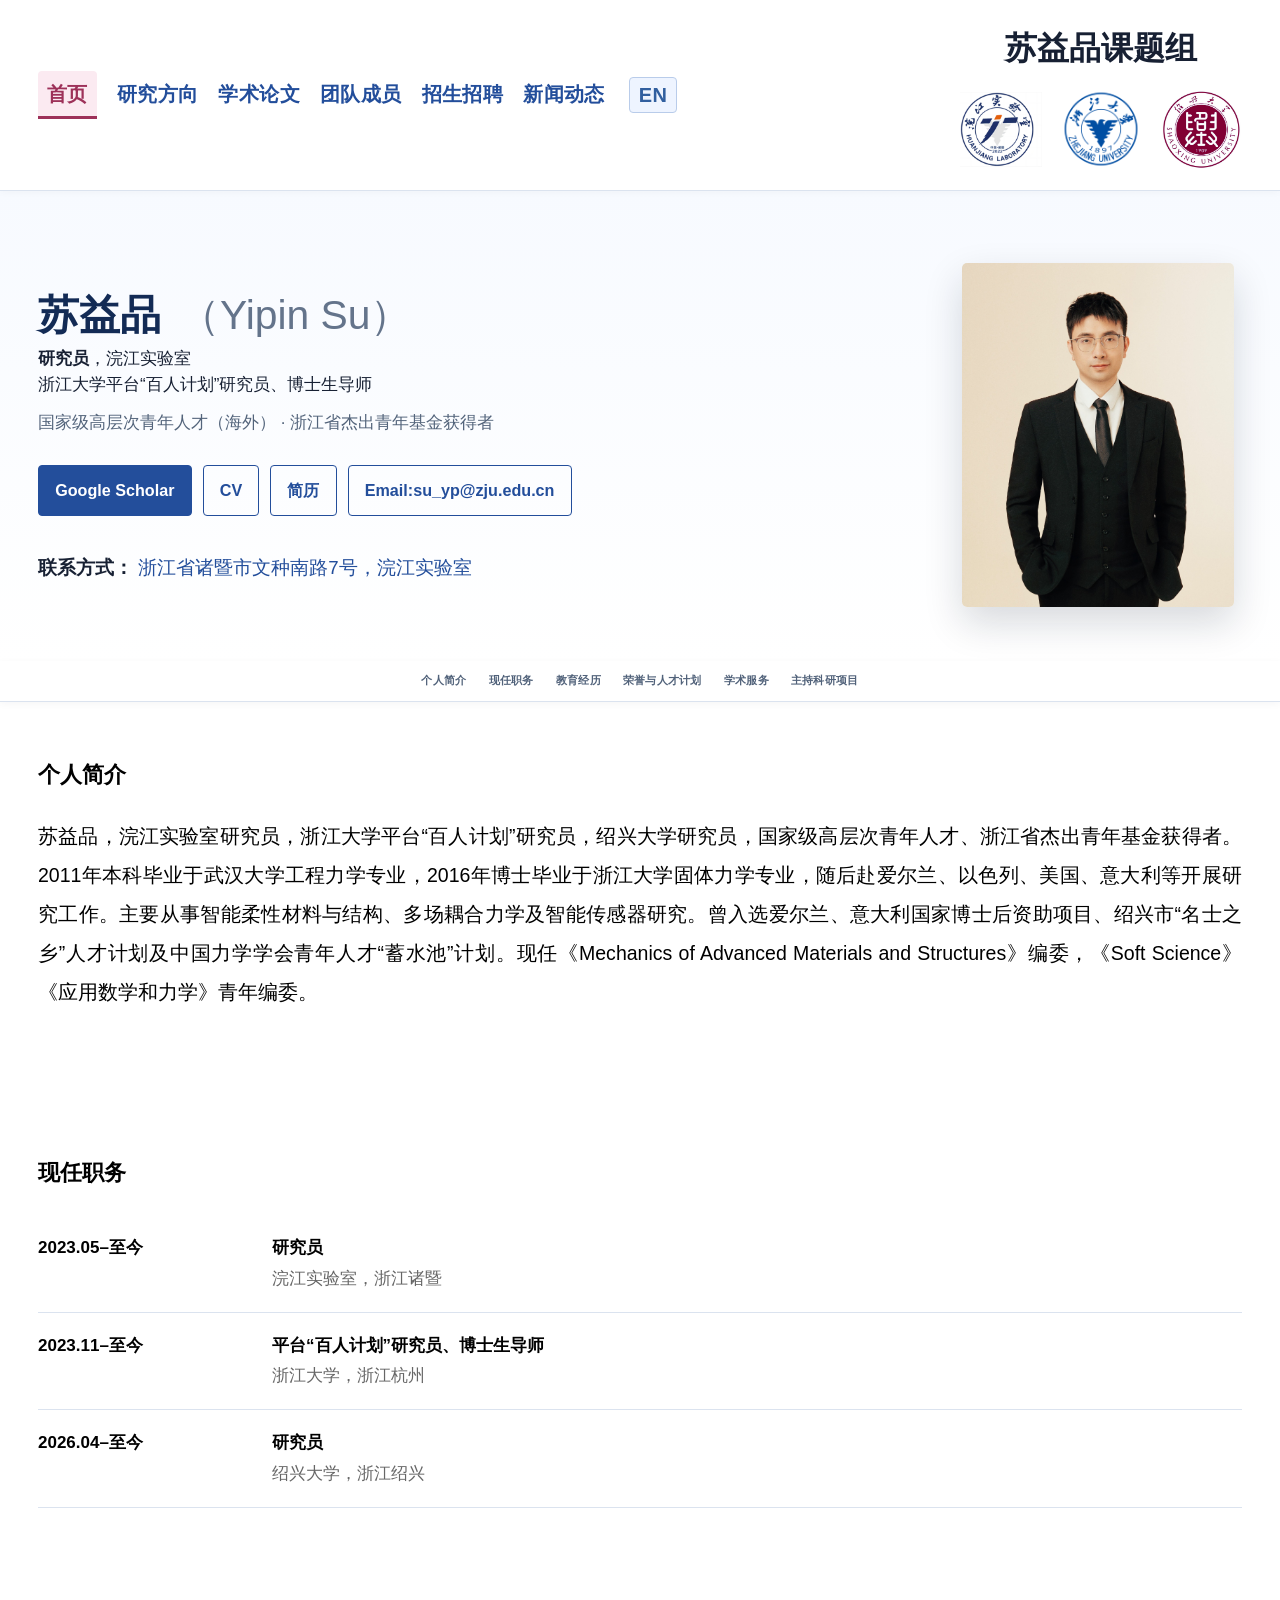
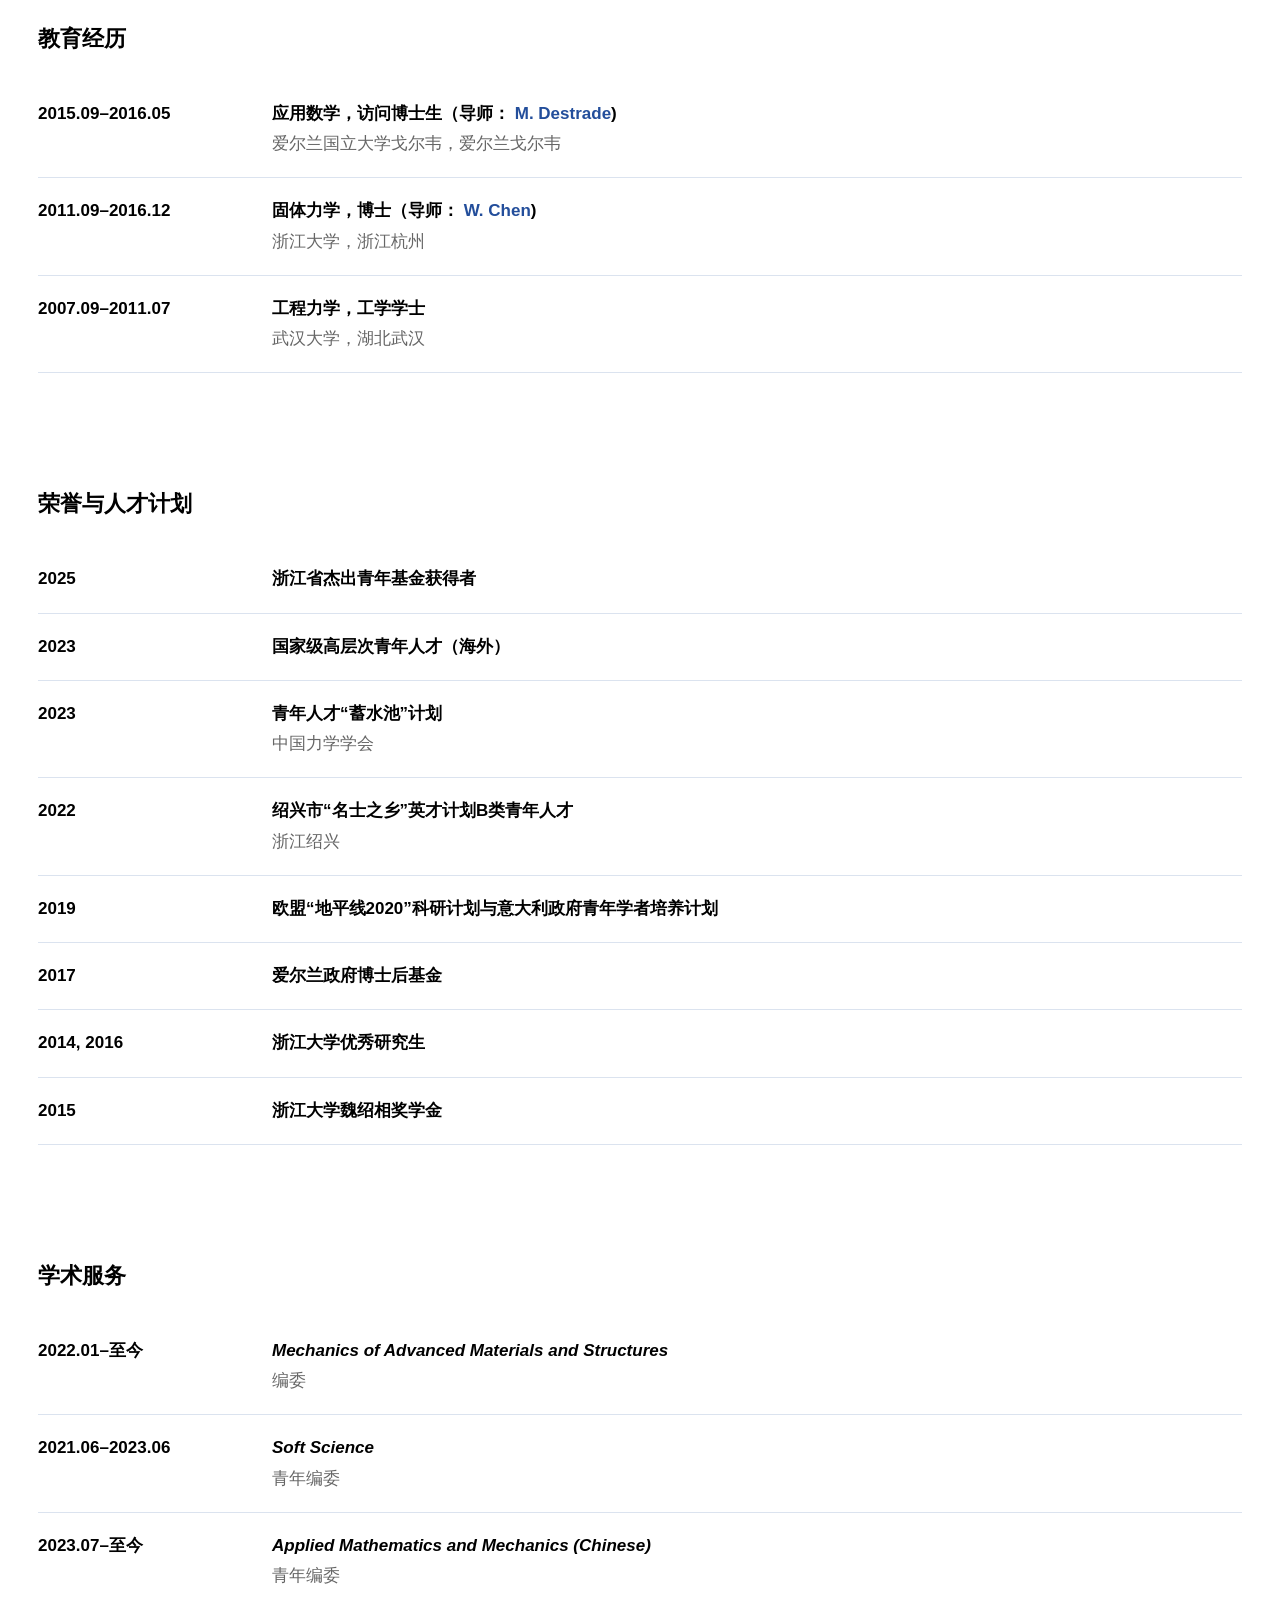
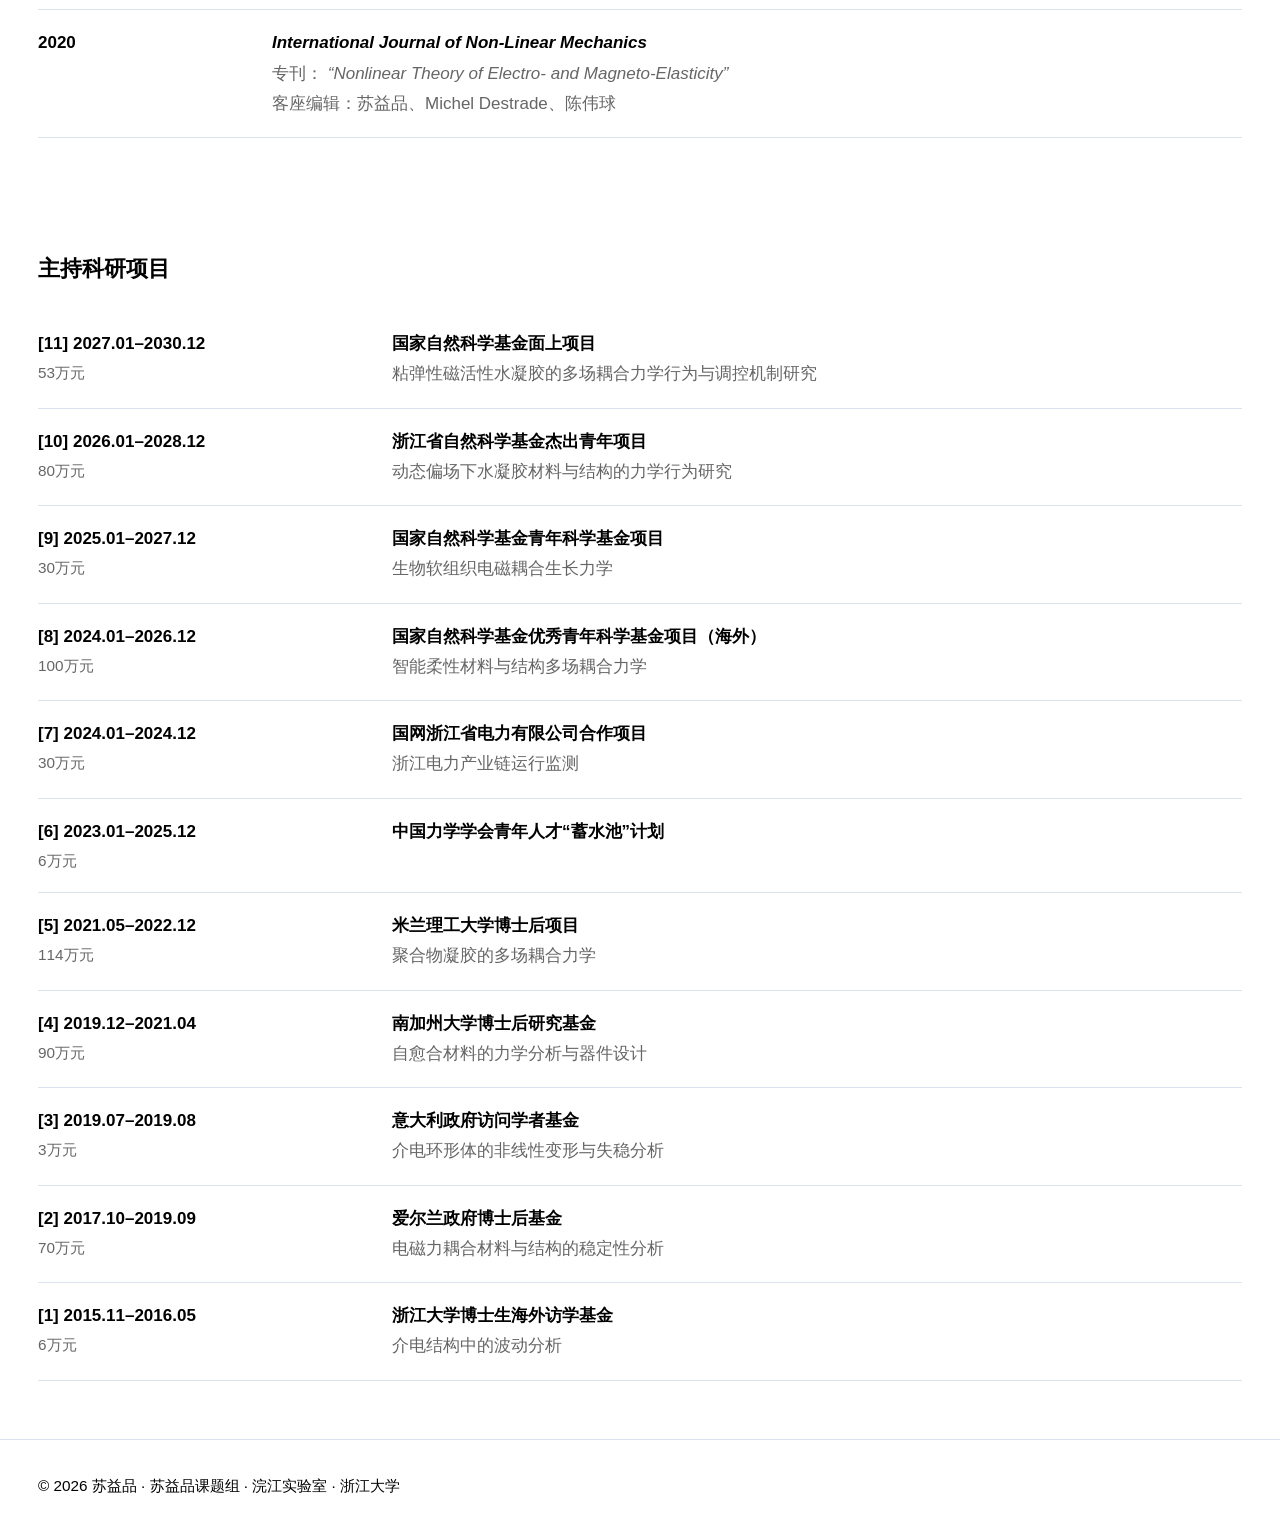
==== zh/index.html @ dd788764 "Publish Chinese mirror and update bilingual academic information" ====
<!doctype html>
<html lang="zh-CN">
<head>
  <meta charset="utf-8">
  <meta name="viewport" content="width=device-width,initial-scale=1">
  <meta name="description" content="苏益品个人学术主页，浣江实验室、浙江大学。">
  <title>苏益品课题组 | 苏益品</title>
  <link rel="stylesheet" href="assets/css/style.css">
</head>

<body>

<header class="site-header">
  <div class="container nav">

    <div class="brand-area">
      <a class="brand" href="index.html">苏益品课题组</a>

      <div class="brand-logos" aria-label="所属单位">
        <img src="assets/images/huanjiang-lab.png" alt="浣江实验室">
        <img src="assets/images/zhejiang-university.png" alt="浙江大学">
        <img src="assets/images/shaoxing-university.jpg" alt="绍兴大学">
      </div>
    </div>

    <nav class="nav-links" aria-label="主导航">
      <a href="index.html" aria-current="page">首页</a>
      <a href="research.html">研究方向</a>
      <a href="publications.html">学术论文</a>
      <a href="people.html">团队成员</a>
      <a href="openings.html">招生招聘</a>
      <a href="news.html">新闻动态</a>
      <a class="language-switch" href="../index.html" lang="en">EN</a>
    </nav>

  </div>
</header>


<main>

<section class="hero">
  <div class="container hero-grid">

    <div>

      <h1 class="hero-name">
        苏益品 <span class="hero-name-cn">（Yipin Su）</span>
      </h1>

      <p class="roles">
        <strong>研究员</strong>，浣江实验室<br>
        浙江大学平台“百人计划”研究员、博士生导师
      </p>

      <p class="honors">
        国家级高层次青年人才（海外） · 浙江省杰出青年基金获得者
      </p>

      <div class="actions">

        <a class="btn primary"
           href="https://scholar.google.com/citations?user=jMq5W5oAAAAJ"
           target="_blank"
           rel="noopener">Google Scholar</a>

        <a class="btn"
           href="assets/files/Yipin_Su_CV_EN.pdf"
           target="_blank">CV</a>

        <a class="btn"
           href="assets/files/Yipin_Su_CV_CN.pdf"
           target="_blank">简历</a>

        <a class="btn"
           href="mailto:su_yp@zju.edu.cn">Email:su_yp@zju.edu.cn</a>

      </div>

      <div class="hero-contact">
        <div class="hero-contact-info">
          <span class="contact-title">联系方式：</span>

          <a class="contact-location"
             href="https://uri.amap.com/search?keyword=浣江实验室"
             target="_blank"
             rel="noopener">
            浙江省诸暨市文种南路7号，浣江实验室
          </a>
        </div>
      </div>

    </div>

    <img class="hero-photo"
         src="assets/images/yipin-su-home.jpg"
         alt="苏益品个人照片">

  </div>
</section>

<nav class="section-index" aria-label="首页内容索引">
  <div class="container section-index-links">
    <a href="#about">个人简介</a>
    <a href="#appointments">现任职务</a>
    <a href="#education">教育经历</a>
    <a href="#honors">荣誉与人才计划</a>
    <a href="#service">学术服务</a>
    <a href="#projects">主持科研项目</a>
  </div>
</nav>


<section id="about">
  <div class="container about-copy">

    <h2 class="section-title">个人简介</h2>

    <p class="about-block">
      苏益品，浣江实验室研究员，浙江大学平台“百人计划”研究员，绍兴大学研究员，国家级高层次青年人才、浙江省杰出青年基金获得者。2011年本科毕业于武汉大学工程力学专业，2016年博士毕业于浙江大学固体力学专业，随后赴爱尔兰、以色列、美国、意大利等开展研究工作。主要从事智能柔性材料与结构、多场耦合力学及智能传感器研究。曾入选爱尔兰、意大利国家博士后资助项目、绍兴市“名士之乡”人才计划及中国力学学会青年人才“蓄水池”计划。现任《Mechanics of Advanced Materials and Structures》编委，《Soft Science》《应用数学和力学》青年编委。
    </p>

  </div>
</section>


<!-- 1. Academic Appointments -->
<section id="appointments">
  <div class="container about-copy">

    <h2 class="section-title">现任职务</h2>

    <div class="project">
      <div class="project-id">2023.05–至今</div>
      <div>
        <div class="project-title">研究员</div>
        <div>浣江实验室，浙江诸暨</div>
      </div>
    </div>

    <div class="project">
      <div class="project-id">2023.11–至今</div>
      <div>
        <div class="project-title">平台“百人计划”研究员、博士生导师</div>
        <div>浙江大学，浙江杭州</div>
      </div>
    </div>

    <div class="project">
      <div class="project-id">2026.04–至今</div>
      <div>
        <div class="project-title">研究员</div>
        <div>绍兴大学，浙江绍兴</div>
      </div>
    </div>

  </div>
</section>


<!-- 2. Education -->
<section id="education">
  <div class="container about-copy">

    <h2 class="section-title">教育经历</h2>

    <div class="project">
      <div class="project-id">2015.09–2016.05</div>
      <div>
        <div class="project-title">
          应用数学，访问博士生（导师：
          <a class="advisor-link"
             href="https://maths.universityofgalway.ie/~destrade/index.shtml"
             target="_blank"
             rel="noopener">M. Destrade</a>)
        </div>
        <div>爱尔兰国立大学戈尔韦，爱尔兰戈尔韦</div>
      </div>
    </div>

    <div class="project">
      <div class="project-id">2011.09–2016.12</div>
      <div>
        <div class="project-title">
          固体力学，博士（导师：
          <a class="advisor-link"
             href="https://person.zju.edu.cn/GB/588731.html"
             target="_blank"
             rel="noopener">W. Chen</a>)
        </div>
        <div>浙江大学，浙江杭州</div>
      </div>
    </div>

    <div class="project">
      <div class="project-id">2007.09–2011.07</div>
      <div>
        <div class="project-title">工程力学，工学学士</div>
        <div>武汉大学，湖北武汉</div>
      </div>
    </div>

  </div>
</section>


<!-- 3. Honors & Talent Programs -->
<section id="honors">
  <div class="container about-copy">

    <h2 class="section-title">荣誉与人才计划</h2>

    <div class="project">
      <div class="project-id">2025</div>
      <div>
        <div class="project-title">浙江省杰出青年基金获得者</div>
      </div>
    </div>

    <div class="project">
      <div class="project-id">2023</div>
      <div>
        <div class="project-title">国家级高层次青年人才（海外）</div>
      </div>
    </div>

    <div class="project">
      <div class="project-id">2023</div>
      <div>
        <div class="project-title">青年人才“蓄水池”计划</div>
        <div>中国力学学会</div>
      </div>
    </div>

    <div class="project">
      <div class="project-id">2022</div>
      <div>
        <div class="project-title">绍兴市“名士之乡”英才计划B类青年人才</div>
        <div>浙江绍兴</div>
      </div>
    </div>

    <div class="project">
      <div class="project-id">2019</div>
      <div>
        <div class="project-title">欧盟“地平线2020”科研计划与意大利政府青年学者培养计划</div>
      </div>
    </div>

    <div class="project">
      <div class="project-id">2017</div>
      <div>
        <div class="project-title">爱尔兰政府博士后基金</div>
      </div>
    </div>

    <div class="project">
      <div class="project-id">2014, 2016</div>
      <div>
        <div class="project-title">浙江大学优秀研究生</div>
      </div>
    </div>

    <div class="project">
      <div class="project-id">2015</div>
      <div>
        <div class="project-title">浙江大学魏绍相奖学金</div>
      </div>
    </div>

  </div>
</section>


<!-- 4. Academic Service -->
<section id="service">
  <div class="container about-copy">

    <h2 class="section-title">学术服务</h2>

<div class="project">
  <div class="project-id service-label">
    2022.01–至今
  </div>
  <div>
    <div class="project-title">
      <em>Mechanics of Advanced Materials and Structures</em>
    </div>
    <div>编委</div>
  </div>
</div>

<div class="project">
  <div class="project-id service-label">
    2021.06–2023.06
  </div>
  <div>
    <div class="project-title">
      <em>Soft Science</em>
    </div>
    <div>青年编委</div>
  </div>
</div>

<div class="project">
  <div class="project-id service-label">
    2023.07–至今
  </div>
  <div>
    <div class="project-title">
      <em>Applied Mathematics and Mechanics (Chinese)</em>
    </div>
    <div>青年编委</div>
  </div>
</div>

<div class="project">
  <div class="project-id service-label">
    2020
  </div>
  <div>
    <div class="project-title">
      <em>International Journal of Non-Linear Mechanics</em>
    </div>
    <div>
      专刊：
      <em>“Nonlinear Theory of Electro- and Magneto-Elasticity”</em>
    </div>
    <div>
      客座编辑：苏益品、Michel Destrade、陈伟球
    </div>
  </div>
</div>

  </div>
</section>

<!-- Principal-Investigator Projects -->
<section class="home-projects" id="projects">
  <div class="container">

    <h2 class="section-title">主持科研项目</h2>

    <div class="project">
      <div>
        <div class="project-id project-date">[11] 2027.01–2030.12</div>
        <div class="note">53万元</div>
      </div>
      <div>
        <div class="project-title">国家自然科学基金面上项目</div>
        <div>粘弹性磁活性水凝胶的多场耦合力学行为与调控机制研究</div>
      </div>
    </div>

    <div class="project">
      <div>
        <div class="project-id project-date">[10] 2026.01–2028.12</div>
        <div class="note">80万元</div>
      </div>
      <div>
        <div class="project-title">浙江省自然科学基金杰出青年项目</div>
        <div>动态偏场下水凝胶材料与结构的力学行为研究</div>
      </div>
    </div>

    <div class="project">
      <div>
        <div class="project-id project-date">[9] 2025.01–2027.12</div>
        <div class="note">30万元</div>
      </div>
      <div>
        <div class="project-title">国家自然科学基金青年科学基金项目</div>
        <div>生物软组织电磁耦合生长力学</div>
      </div>
    </div>

    <div class="project">
      <div>
        <div class="project-id project-date">[8] 2024.01–2026.12</div>
        <div class="note">100万元</div>
      </div>
      <div>
        <div class="project-title">国家自然科学基金优秀青年科学基金项目（海外）</div>
        <div>智能柔性材料与结构多场耦合力学</div>
      </div>
    </div>

    <div class="project">
      <div>
        <div class="project-id project-date">[7] 2024.01–2024.12</div>
        <div class="note">30万元</div>
      </div>
      <div>
        <div class="project-title">国网浙江省电力有限公司合作项目</div>
        <div>浙江电力产业链运行监测</div>
      </div>
    </div>

    <div class="project">
      <div>
        <div class="project-id project-date">[6] 2023.01–2025.12</div>
        <div class="note">6万元</div>
      </div>
      <div>
        <div class="project-title">中国力学学会青年人才“蓄水池”计划</div>
      </div>
    </div>

    <div class="project">
      <div>
        <div class="project-id project-date">[5] 2021.05–2022.12</div>
        <div class="note">114万元</div>
      </div>
      <div>
        <div class="project-title">米兰理工大学博士后项目</div>
        <div>聚合物凝胶的多场耦合力学</div>
      </div>
    </div>

    <div class="project">
      <div>
        <div class="project-id project-date">[4] 2019.12–2021.04</div>
        <div class="note">90万元</div>
      </div>
      <div>
        <div class="project-title">南加州大学博士后研究基金</div>
        <div>自愈合材料的力学分析与器件设计</div>
      </div>
    </div>

    <div class="project">
      <div>
        <div class="project-id project-date">[3] 2019.07–2019.08</div>
        <div class="note">3万元</div>
      </div>
      <div>
        <div class="project-title">意大利政府访问学者基金</div>
        <div>介电环形体的非线性变形与失稳分析</div>
      </div>
    </div>

    <div class="project">
      <div>
        <div class="project-id project-date">[2] 2017.10–2019.09</div>
        <div class="note">70万元</div>
      </div>
      <div>
        <div class="project-title">爱尔兰政府博士后基金</div>
        <div>电磁力耦合材料与结构的稳定性分析</div>
      </div>
    </div>

    <div class="project">
      <div>
        <div class="project-id project-date">[1] 2015.11–2016.05</div>
        <div class="note">6万元</div>
      </div>
      <div>
        <div class="project-title">浙江大学博士生海外访学基金</div>
        <div>介电结构中的波动分析</div>
      </div>
    </div>

  </div>
</section>
</main>


<footer class="footer">
  <div class="container">
    © 2026 苏益品 · 苏益品课题组 · 浣江实验室 · 浙江大学
  </div>
</footer>

</body>
</html>
---- zh/assets/css/style.css ----
:root{
  /* 内容缩放：1 = 原大小，0.85 = 85%，0.8 = 80%。只改下一行即可。
     同时调整 Header 以外的文字及首页照片；导航、课题组名称、Logo 不缩放。 */
  --content-scale: 0.85;
  /* 以下字号仍乘以上面的 content-scale；中英文姓名共用同一个字号。 */
  --name-size: 48px;
  --section-title-size: 26px;
  --secondary-text-color: #666666; /* 机构、地点及条目补充说明 */

  /* Header 居中宽度：减小此值，两侧整体向中间靠；增大则向两边展开。 */
  --header-max-width: 1320px;
  --header-side-padding: 38px; /* 左右内边距：增大则进一步向内靠 */
  --header-group-gap: 40px; /* 导航与品牌区域之间的最小间距 */
  --nav-font-size: 20px; /* 导航文字大小，不乘 content-scale */
  --brand-font-size: 32px; /* SU Research Group 文字大小 */
  --logo-size: 82px; /* 三个 Logo 各自的宽度和高度 */
  --ink:#172033; --muted:#5f6f86; --blue:#234e9b; --blue2:#173b78;
  --line:#dbe3ef; --bg:#f7f9fc; --card:#fff; --max:1180px;
}
*{box-sizing:border-box}
html{scroll-behavior:smooth}
body{
  margin:0;
  font-family:Arial,"Helvetica Neue","Noto Sans",sans-serif;
  color:var(--ink); background:#fff; line-height:1.72; font-size:17px;
}
a{color:var(--blue);text-decoration:none}
a:hover{text-decoration:underline}
.container{max-width:var(--max);margin:auto;padding:0 34px}

/* Header */
.site-header{
  position:sticky; top:0; z-index:20;
  background:rgba(255,255,255,.97);
  border-bottom:1px solid var(--line);
  box-shadow:0 1px 8px rgba(15,23,42,.035);
}
.nav{min-height:78px;display:flex;align-items:center;gap:30px}
.brand{
  font-family:Georgia,"Times New Roman",serif;
  font-size:27px;font-weight:700;color:var(--ink);margin-right:auto;
  white-space:nowrap;
}
.nav>a:not(.brand){
  font-size:15px;font-weight:700;letter-spacing:.035em;color:#294b85;
  white-space:nowrap;
}
.nav>a:hover{color:#123d88;text-decoration:none}

/* Hero */
.hero{padding:72px 0 54px;background:linear-gradient(180deg,#f7faff 0%,#fff 100%)}
.hero-grid{
  display:grid;grid-template-columns:minmax(0,1fr) calc(300px * var(--content-scale));
  gap:70px;align-items:center;
}
.kicker{
  font-size:calc(14px * var(--content-scale));font-weight:800;letter-spacing:.14em;color:var(--blue);
  text-transform:uppercase;margin-bottom:8px;
}
h1{
  font:700 calc(58px * var(--content-scale))/1.06 Georgia,"Times New Roman",serif;
  margin:8px 0 8px;color:#132b55;
}
.zh{font-size:calc(27px * var(--content-scale));color:var(--muted);margin-bottom:20px}
.roles{font-size:calc(20px * var(--content-scale));line-height:1.55;margin:0 0 10px}
.honors{font-size:calc(17px * var(--content-scale));color:#53647b;margin-top:10px}
.hero-photo{
  width:calc(290px * var(--content-scale));height:calc(360px * var(--content-scale));object-fit:cover;object-position:50% 15%;
  border-radius:5px;box-shadow:0 16px 38px rgba(15,23,42,.16);
}
.actions{display:flex;flex-wrap:wrap;gap:11px;margin-top:26px}
.btn{
  display:inline-block;padding:calc(10px * var(--content-scale)) calc(16px * var(--content-scale));border:1px solid var(--blue);
  border-radius:4px;font-weight:700;font-size:calc(15px * var(--content-scale));
}
.btn.primary{background:var(--blue);color:#fff}

/* Institutional logos */
.institution-strip{
  border-top:1px solid #e6ebf3;border-bottom:1px solid #e6ebf3;
  background:#fff;
}
.institution-logos{
  min-height:108px;display:flex;align-items:center;justify-content:center;
  gap:62px;flex-wrap:wrap;padding-top:16px;padding-bottom:16px;
}
.institution{
  display:flex;align-items:center;gap:13px;color:#34445c;font-size:calc(15px * var(--content-scale));
  font-weight:700;
}
.institution img{width:72px;height:72px;object-fit:contain}
.institution img.logo-wide{width:76px;height:72px}

/* Main sections */
section{padding:58px 0}
.section-alt{background:var(--bg)}
.section-title{
  font:700 calc(36px * var(--content-scale)) Georgia,"Times New Roman",serif;
  margin:0 0 27px;color:var(--blue2);
}
.about-copy{max-width:1080px}
.about-block{
  margin:0 0 22px;
  font-size:calc(18px * var(--content-scale));line-height:1.95;
  text-align:justify;text-justify:inter-ideograph;
}
.about-label{
  display:inline-block;margin-bottom:8px;
  color:var(--blue);font-weight:800;font-size:calc(14px * var(--content-scale));letter-spacing:.08em;
}
.cards{display:grid;grid-template-columns:repeat(2,1fr);gap:22px}
.card{
  border:1px solid var(--line);background:#fff;padding:27px;
  border-radius:7px;transition:transform .15s ease,box-shadow .15s ease;
}
.card:hover{transform:translateY(-2px);box-shadow:0 10px 25px rgba(15,23,42,.06)}
.card .num{font-weight:800;color:var(--blue);font-size:calc(14px * var(--content-scale));letter-spacing:.12em}
.card h3{font:700 calc(23px * var(--content-scale)) Georgia,"Times New Roman",serif;margin:9px 0 10px}
.tags{color:var(--muted);font-size:calc(15px * var(--content-scale));line-height:1.7}

/* Shared subpages */
.pub-year{font:700 calc(28px * var(--content-scale)) Georgia,serif;color:var(--blue);border-bottom:1px solid var(--line);padding-bottom:7px;margin:36px 0 17px}
.pub{margin:0 0 16px;padding-left:34px;text-indent:-34px}
.note{font-size:calc(15px * var(--content-scale));color:var(--muted)}
.project{display:grid;grid-template-columns:210px 1fr;gap:24px;border-bottom:1px solid var(--line);padding:18px 0}
.project-id{font-weight:800;color:var(--blue)}
.project-title{font-weight:700}
.page-head{padding:46px 0 25px;background:var(--bg);border-bottom:1px solid var(--line)}
.page-head h1{font-size:calc(43px * var(--content-scale))}
.footer{border-top:1px solid var(--line);padding:32px 0;color:var(--muted);font-size:calc(15px * var(--content-scale))}

@media(max-width:920px){
  .nav{gap:18px;overflow-x:auto}.brand{font-size:23px}
  .nav>a:not(.brand){font-size:14px}
  .hero-grid{grid-template-columns:1fr calc(235px * var(--content-scale));gap:35px}
  .hero-photo{width:calc(225px * var(--content-scale));height:calc(300px * var(--content-scale))}
  h1{font-size:calc(49px * var(--content-scale))}
}
@media(max-width:720px){
  body{font-size:16px}.container{padding:0 20px}
  .hero-grid{grid-template-columns:1fr}.hero-photo{width:calc(210px * var(--content-scale));height:calc(280px * var(--content-scale))}
  h1{font-size:calc(45px * var(--content-scale))}.section-title{font-size:calc(31px * var(--content-scale))}
  .cards{grid-template-columns:1fr}
  .institution-logos{justify-content:flex-start;gap:22px}
  .institution{width:100%}
  .project{grid-template-columns:1fr;gap:4px}
}


/* ===== V1.2 homepage/navigation typography upgrade ===== */
body{font-size:22px;line-height:1.78}
main{font-size:calc(22px * var(--content-scale))}
.container{max-width:1320px;padding-left:38px;padding-right:38px}

.nav{min-height:104px;gap:22px}
.brand{
  font-size:32px;
  margin-right:8px;
  flex:0 0 auto;
}
.brand-logos{
  display:flex;align-items:center;gap:10px;
  margin-right:auto;flex:0 0 auto;
}
.brand-logos img{
  width:54px;height:54px;object-fit:contain;display:block;
}
.nav-links{display:flex;align-items:center;gap:24px;white-space:nowrap}
.nav-links a{
  font-size:18px;font-weight:800;letter-spacing:.025em;color:#234e9b;
}
.nav-links a:hover{text-decoration:none;color:#102f69}

.kicker{font-size:calc(18px * var(--content-scale))}
h1{font-size:calc(68px * var(--content-scale))}
.zh{font-size:calc(34px * var(--content-scale))}
.roles{font-size:calc(20px * var(--content-scale))}
.honors{font-size:calc(20px * var(--content-scale))}
.btn{font-size:calc(19px * var(--content-scale));padding:calc(12px * var(--content-scale)) calc(19px * var(--content-scale))}
.hero-grid{grid-template-columns:minmax(0,1fr) calc(330px * var(--content-scale))}
.hero-photo{width:calc(320px * var(--content-scale));height:calc(405px * var(--content-scale))}

.section-title{font-size:calc(45px * var(--content-scale))}
.about-block{
  font-size:calc(23px * var(--content-scale));
  line-height:2.0;
  text-align:justify;
  text-justify:inter-ideograph;
  margin-bottom:30px;
}
.card .num{font-size:calc(18px * var(--content-scale))}
.card h3{font-size:calc(29px * var(--content-scale))}
.tags{font-size:calc(19px * var(--content-scale))}
.page-head h1{font-size:calc(52px * var(--content-scale))}
.page-head p{font-size:calc(21px * var(--content-scale))}
.pub{font-size:calc(20px * var(--content-scale))}
.pub-year{font-size:calc(34px * var(--content-scale))}
.project{font-size:calc(20px * var(--content-scale))}
.note{font-size:calc(18px * var(--content-scale))}
.footer{font-size:calc(18px * var(--content-scale))}

/* old separate logo strip no longer used */
.institution-strip,.institution-logos{display:none!important}

@media(max-width:1180px){
  .container{padding-left:24px;padding-right:24px}
  .nav{min-height:92px;gap:14px;overflow-x:auto}
  .brand{font-size:27px}
  .brand-logos img{width:43px;height:43px}
  .nav-links{gap:17px}
  .nav-links a{font-size:16px}
}
@media(max-width:820px){
  body{font-size:18px}
  main{font-size:calc(18px * var(--content-scale))}
  .nav{align-items:center}
  .brand{font-size:23px}
  .brand-logos{gap:6px}
  .brand-logos img{width:36px;height:36px}
  .nav-links{gap:14px}
  .nav-links a{font-size:14px}
  h1{font-size:calc(50px * var(--content-scale))}.zh{font-size:calc(28px * var(--content-scale))}.roles{font-size:calc(21px * var(--content-scale))}.honors{font-size:calc(18px * var(--content-scale))}
  .section-title{font-size:calc(36px * var(--content-scale))}.about-block{font-size:calc(19px * var(--content-scale))}
  .hero-grid{grid-template-columns:1fr}
  .hero-photo{width:calc(240px * var(--content-scale));height:calc(310px * var(--content-scale))}
}
/* ===== Header final layout ===== */

.site-header .container {
    max-width: var(--header-max-width);
    margin: 0 auto;
    padding-left: var(--header-side-padding);
    padding-right: var(--header-side-padding);
}

.nav {
    width: 100%;
    min-height: 190px;

    display: flex;
    align-items: center;
    justify-content: space-between;

    gap: var(--header-group-gap);
    overflow-x: auto;
}

/* 左侧：SU Research Group + Logos */
.brand-area {
    display: flex;
    flex-direction: column;
    align-items: center;

    gap: 14px;

    /* 关键：取消之前把左侧锁死的 auto */
    margin: 0;

    flex: 0 0 auto;
}

.brand {
    font-family: Georgia, "Times New Roman", serif;
    font-size: 32px;
    font-weight: 700;
    color: var(--ink);

    margin: 0;
    white-space: nowrap;
}

/* 三个 Logo */
.brand-logos {
    display: flex;
    align-items: center;
    justify-content: center;

    gap: 20px;
    margin: 0;
}

.brand-logos img {
    width: 82px;
    height: 82px;

    object-fit: contain;
    display: block;
}

/* 右侧导航 */
.nav-links {
    display: flex;
    align-items: center;
    justify-content: flex-end;

    gap: 32px;

    margin-left: auto;
    white-space: nowrap;
}

.nav-links a {
    font-size: var(--nav-font-size);
    font-weight: 800;
    letter-spacing: 0.02em;
    color: #234e9b;
}
/* ===== Header: navigation left, SU Research Group right ===== */

.nav {
    width: 100%;
    display: flex;
    align-items: center;
    justify-content: space-between;
}

/* 导航放左边 */
.nav-links {
    order: 1;

    display: flex;
    align-items: center;
    justify-content: flex-start;

    gap: 32px;

    margin-left: 0;
    margin-right: auto;
}

/* SU Research Group + Logo 整体放最右边 */
.brand-area {
    order: 2;

    display: flex;
    flex-direction: column;
    align-items: center;

    gap: 12px;

    margin-left: 0;
    margin-right: 0;

    flex: 0 0 auto;
}

/* 标题 */
.brand {
    margin: 0;

    font-family: Georgia, "Times New Roman", serif;
    font-size: var(--brand-font-size);
    font-weight: 700;

    white-space: nowrap;
    text-decoration: none;
}

/* 三个 Logo */
.brand-logos {
    display: flex;
    align-items: center;
    justify-content: center;

    gap: 18px;
    margin: 0;
}

.brand-logos img {
    width: var(--logo-size);
    height: var(--logo-size);

    object-fit: contain;
    display: block;
}
/* ===== Name: English + Chinese on the same line ===== */

.hero-name {
  font-size: calc(var(--name-size) * var(--content-scale));
  display: flex;
  align-items: baseline;
  gap: 18px;
  white-space: nowrap;
}

.hero-name-cn {
  font-family: Arial, "Microsoft YaHei", "Noto Sans SC", sans-serif;
  font-size: inherit;
  font-weight: 400;
  color: #64748b;
}
/* ===== Contact under About ===== */

.home-contact {
  display: flex;
  align-items: flex-end;
  justify-content: space-between;

  margin-top: 35px;
  padding-top: 28px;

  border-top: 1px solid #dbe3ef;
}

.contact-info h3 {
  margin: 0 0 12px 0;

  font-family: Arial, Helvetica, sans-serif;
  font-size: calc(28px * var(--content-scale));
  font-weight: 700;

  color: #173b78;
}

.contact-info p {
  margin: 0;

  font-size: calc(44px * var(--content-scale));
  line-height: 1.7;
}

.contact-map {
  text-align: right;
  padding-bottom: 4px;
}

.contact-map a {
  font-size: calc(24px * var(--content-scale));
  font-weight: 700;

  color: #234e9b;
  text-decoration: none;
}

.contact-map a:hover {
  text-decoration: underline;
}
.hero-contact {
  margin-top: 35px;
}
.contact-title {
  font-weight: 700;
}
/* ===== Header: use the centered container, without overlapping offsets ===== */

/* 两组位置由文件开头的 Header 宽度、内边距及间距参数控制。 */
.nav-links {
    position: relative;
    left: 0;
    flex: 0 0 auto;
}

/* 右侧 SU Research Group + Logos 整体向左 */
.brand-area {
    position: relative;
    right: 0;
}
/* ===== Principal-Investigator Projects ===== */

.home-projects .project {
  grid-template-columns: 330px 1fr;
}

.home-projects .project-date {
  white-space: nowrap;
}

/* 黑色主文字：仅应用于首页 Hero 以外的正文区域及所有页脚。
   Header 与首页姓名、身份、荣誉、按钮、Contact 保留原配色。 */
main > :not(.hero), .footer {
  --ink: #000;
  --muted: #000;
  --blue: #000;
  --blue2: #000;
  color: #000;
}

/* 子页面的大标题原先直接指定蓝色，在此随正文使用黑色。 */
main .page-head h1 {
  color: #000;
}

/* 导师姓名链接：保持可识别的蓝色，点击后在新标签页打开个人网站。 */
main .advisor-link {
  color: #234e9b;
  white-space: nowrap;
}

/* 板块标题统一略大于正文；放在响应式规则后，避免被旧字号覆盖。 */
.section-title, .page-head h1, .pub-year, .card h3 {
  font-size: calc(var(--section-title-size) * var(--content-scale));
}

/* 条目标题保留黑色；其后的机构、地点、项目说明和辅助文字用灰色。 */
main .project .project-title ~ div,
main .note,
main .tags,
main .page-head p {
  color: var(--secondary-text-color);
}

/* ===== Research page: images, linked papers, and layout choices ===== */
.research-card {
  display: flex;
  flex-direction: column;
}

.research-card > p {
  margin: 0 0 14px;
}

.research-publications {
  margin: 2px 0 18px;
  padding: 10px 13px;
  color: #36557d;
  background: #eef4ff;
  border-left: 3px solid #547fc2;
  border-radius: 0 5px 5px 0;
  font-size: calc(16px * var(--content-scale));
  line-height: 1.75;
}

.research-publications span {
  font-weight: 700;
  color: #36557d;
}

.research-publications a {
  display: inline-block;
  margin-right: 5px;
  color: #315f9f;
  font-weight: 700;
}

.research-figure {
  margin: auto 0 0;
}

.research-figure img {
  display: block;
  width: 100%;
  height: 285px;
  padding: 10px;
  object-fit: contain;
  background: #f7f9fc;
  border: 1px solid #e1e7f0;
  border-radius: 5px;
}

.research-figure figcaption {
  margin-top: 7px;
  color: var(--secondary-text-color);
  font-size: calc(14px * var(--content-scale));
  line-height: 1.45;
}

.research-figure figcaption a {
  color: #315f9f;
  font-weight: 700;
}

/* 4 × 1: one research field per row. */
.research-layout-list {
  grid-template-columns: 1fr;
}

.research-layout-list .research-card {
  display: grid;
  grid-template-columns: minmax(0, 1.25fr) minmax(360px, .75fr);
  grid-template-rows: auto auto auto 1fr;
  align-items: center;
  column-gap: 32px;
  row-gap: 0;
}

.research-layout-list .research-card > .num,
.research-layout-list .research-card > h3,
.research-layout-list .research-card > p,
.research-layout-list .research-card > .research-publications {
  grid-column: 1;
}

.research-layout-list .research-card > .num { grid-row: 1; }
.research-layout-list .research-card > h3 { grid-row: 2; }
.research-layout-list .research-card > p { grid-row: 3; }
.research-layout-list .research-card > .research-publications { grid-row: 4; }

.research-layout-list .research-figure {
  grid-column: 2;
  grid-row: 1 / 5;
  margin: 0;
}

.research-layout-list .research-figure img {
  height: 300px;
}

@media(max-width:900px) {
  .research-layout-list .research-card {
    grid-template-columns: 1fr;
    grid-template-rows: auto;
    gap: 18px;
  }
  .research-layout-list .research-card > .num,
  .research-layout-list .research-card > h3,
  .research-layout-list .research-card > p,
  .research-layout-list .research-card > .research-publications,
  .research-layout-list .research-figure {
    grid-column: 1;
    grid-row: auto;
  }
  .research-figure img,
  .research-layout-list .research-figure img {
    height: auto;
    max-height: 430px;
  }
}

/* ===== Final research layout: four rows with image collages ===== */
.research-layout-list .research-gallery {
  grid-column: 2;
  grid-row: 1 / 5;
}

.research-gallery {
  display: grid;
  grid-template-columns: repeat(2, minmax(0, 1fr));
  gap: 10px;
  align-self: stretch;
}

.research-gallery img {
  display: block;
  width: 100%;
  height: 148px;
  padding: 5px;
  object-fit: contain;
  background: #f7f9fc;
  border: 1px solid #e1e7f0;
  border-radius: 5px;
}

.research-gallery.gallery-three img:first-child {
  grid-row: span 2;
  height: 306px;
}

.research-gallery.gallery-two {
  grid-template-columns: 1fr;
}

.research-gallery.gallery-two img {
  height: 148px;
}

.research-publications {
  display: flex;
  flex-wrap: wrap;
  align-items: center;
  gap: 7px 9px;
}

.research-publications .references-label {
  margin-right: 2px;
  color: #274c7a;
}

/* The current page is visibly marked in the six-item navigation. */
.nav-links a[aria-current="page"] {
  color: #9d3159;
  background: #fbeaf1;
  box-shadow: inset 0 -3px 0 #9d3159;
  border-radius: 4px 4px 0 0;
  padding: 6px 9px;
}

.nav-links .language-switch {
  margin-left: 4px;
  padding: 5px 9px;
  color: #315f9f;
  background: #eef4ff;
  border: 1px solid #b9ccea;
  border-radius: 4px;
  line-height: 1.2;
}

.nav-links .language-switch:hover {
  color: #9d3159;
  background: #fbeaf1;
  border-color: #dfb3c4;
}

.section-index {
  position: sticky;
  top: 190px;
  z-index: 15;
  background: rgba(255,255,255,.97);
  border-bottom: 1px solid var(--line);
  box-shadow: 0 2px 8px rgba(15,23,42,.04);
}

.section-index-links {
  display: flex;
  align-items: center;
  justify-content: center;
  flex-wrap: wrap;
  gap: 8px 22px;
  padding-top: 10px;
  padding-bottom: 10px;
}

.section-index-links a {
  color: #51627a;
  font-size: calc(13px * var(--content-scale));
  font-weight: 800;
  letter-spacing: .025em;
}

.section-index-links a:hover {
  color: #9d3159;
  text-decoration: none;
}

section[id] {
  scroll-margin-top: 245px;
}

@media(max-width:1180px) {
  .section-index { top: 92px; }
  section[id] { scroll-margin-top: 150px; }
}

@media(max-width:820px) {
  .section-index {
    position: static;
  }
  .section-index-links {
    justify-content: flex-start;
    gap: 8px 15px;
  }
  section[id] { scroll-margin-top: 20px; }
}

@media(max-width:900px) {
  .research-layout-list .research-gallery {
    grid-column: 1;
    grid-row: auto;
  }
  .research-gallery img,
  .research-gallery.gallery-two img {
    height: auto;
    max-height: 260px;
  }
  .research-gallery.gallery-three img:first-child {
    grid-row: auto;
    height: auto;
    max-height: 530px;
  }
}

@media(max-width:560px) {
  .research-gallery {
    grid-template-columns: 1fr;
  }
}

/* ===== Chinese mirror site typography ===== */
html[lang="zh-CN"] body {
  font-family: "Microsoft YaHei", "Noto Sans SC", "PingFang SC", Arial, sans-serif;
}

html[lang="zh-CN"] h1,
html[lang="zh-CN"] .section-title,
html[lang="zh-CN"] .card h3,
html[lang="zh-CN"] .brand {
  font-family: "Microsoft YaHei", "Noto Sans SC", "PingFang SC", Arial, sans-serif;
}

html[lang="zh-CN"] .about-block {
  text-align: justify;
  text-justify: inter-ideograph;
}

/* Responsive bilingual header: keep both navigation and branding visible. */
.nav { overflow: visible; }
.nav-links { flex: 1 1 auto; flex-wrap: wrap; gap: 12px 20px; white-space: normal; }
.nav-links a { white-space: nowrap; }
@media(max-width:1180px) {
  .section-index { top: 190px; }
  section[id] { scroll-margin-top: 255px; }
}
@media(max-width:820px) {
  .site-header { position: relative; }
  .nav { flex-direction: column; padding-top: 18px; padding-bottom: 18px; gap: 18px; }
  .brand-area { order: 1; }
  .nav-links { order: 2; margin: 0; justify-content: center; gap: 8px 16px; }
  .nav-links a { font-size: 14px; }
  .brand { font-size: 27px; }
  .brand-logos img { width: 54px; height: 54px; }
  .section-index { position: static; }
  section[id] { scroll-margin-top: 20px; }
}
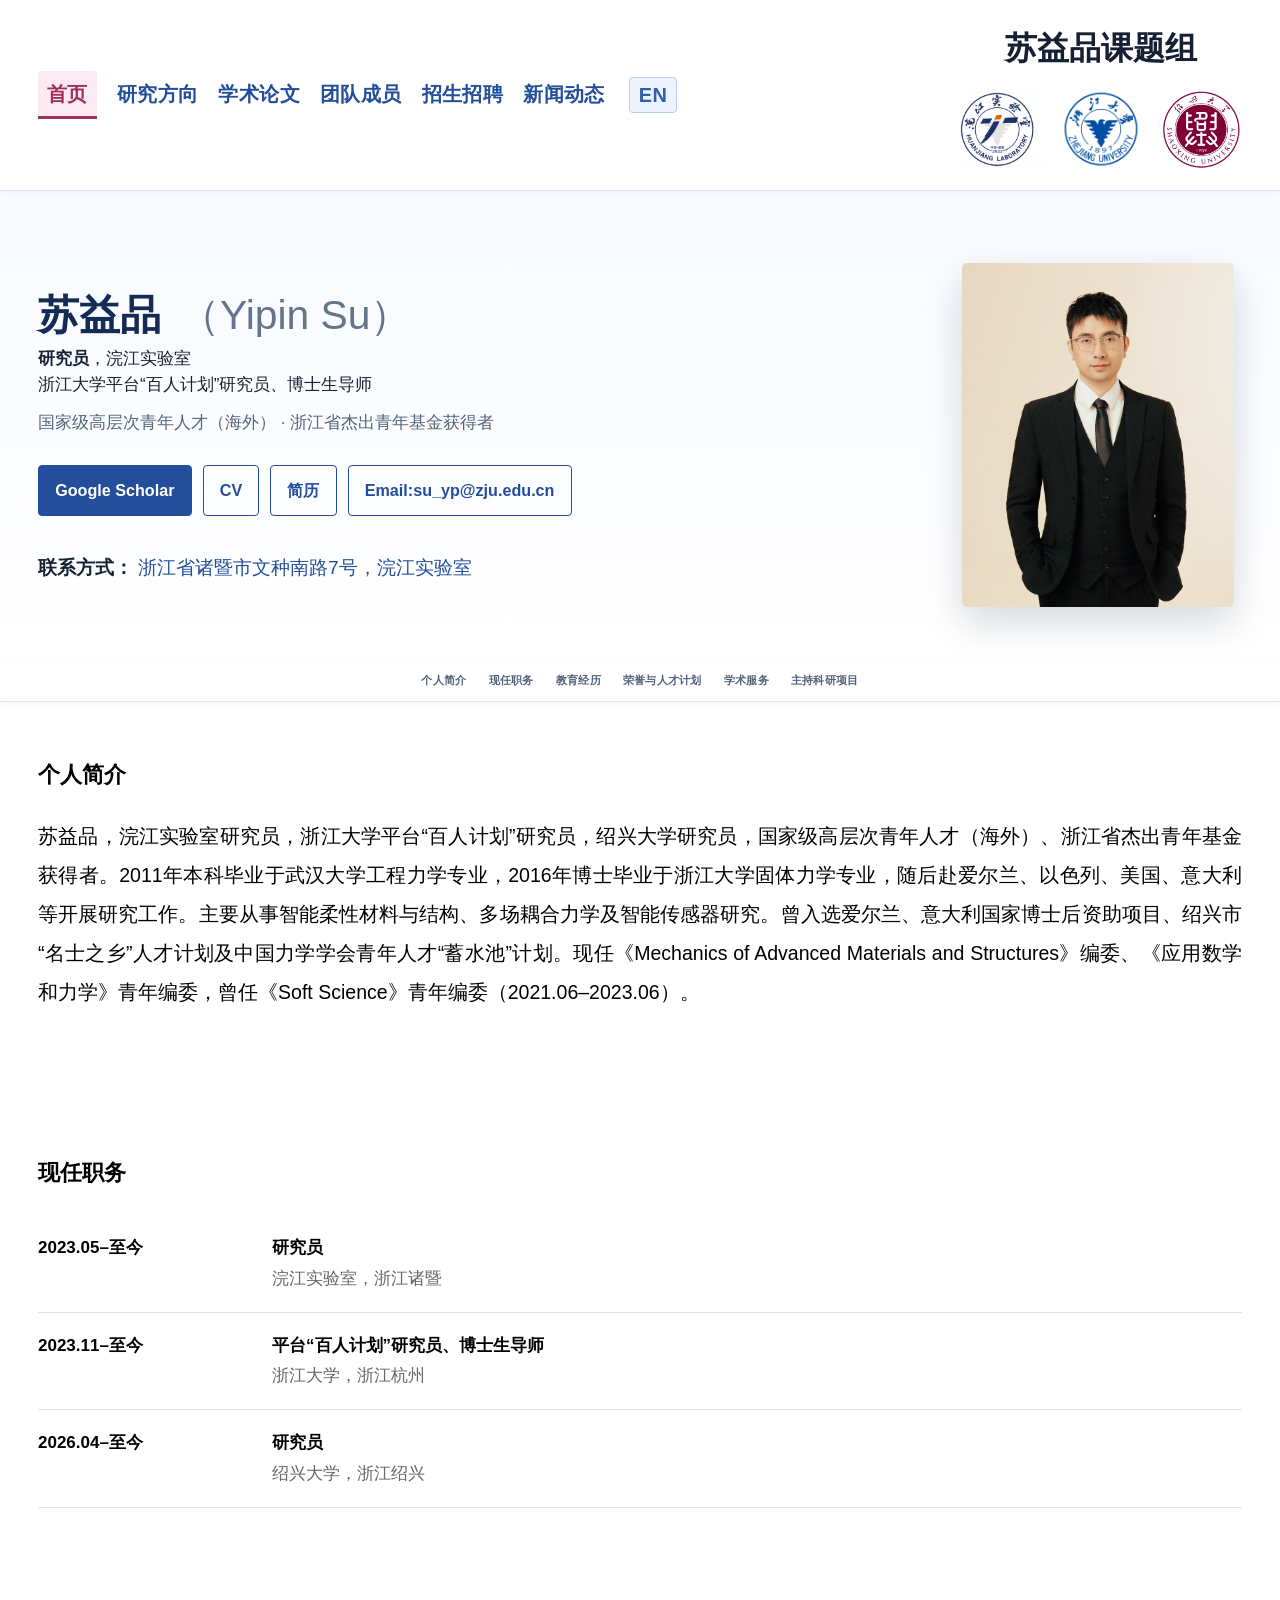
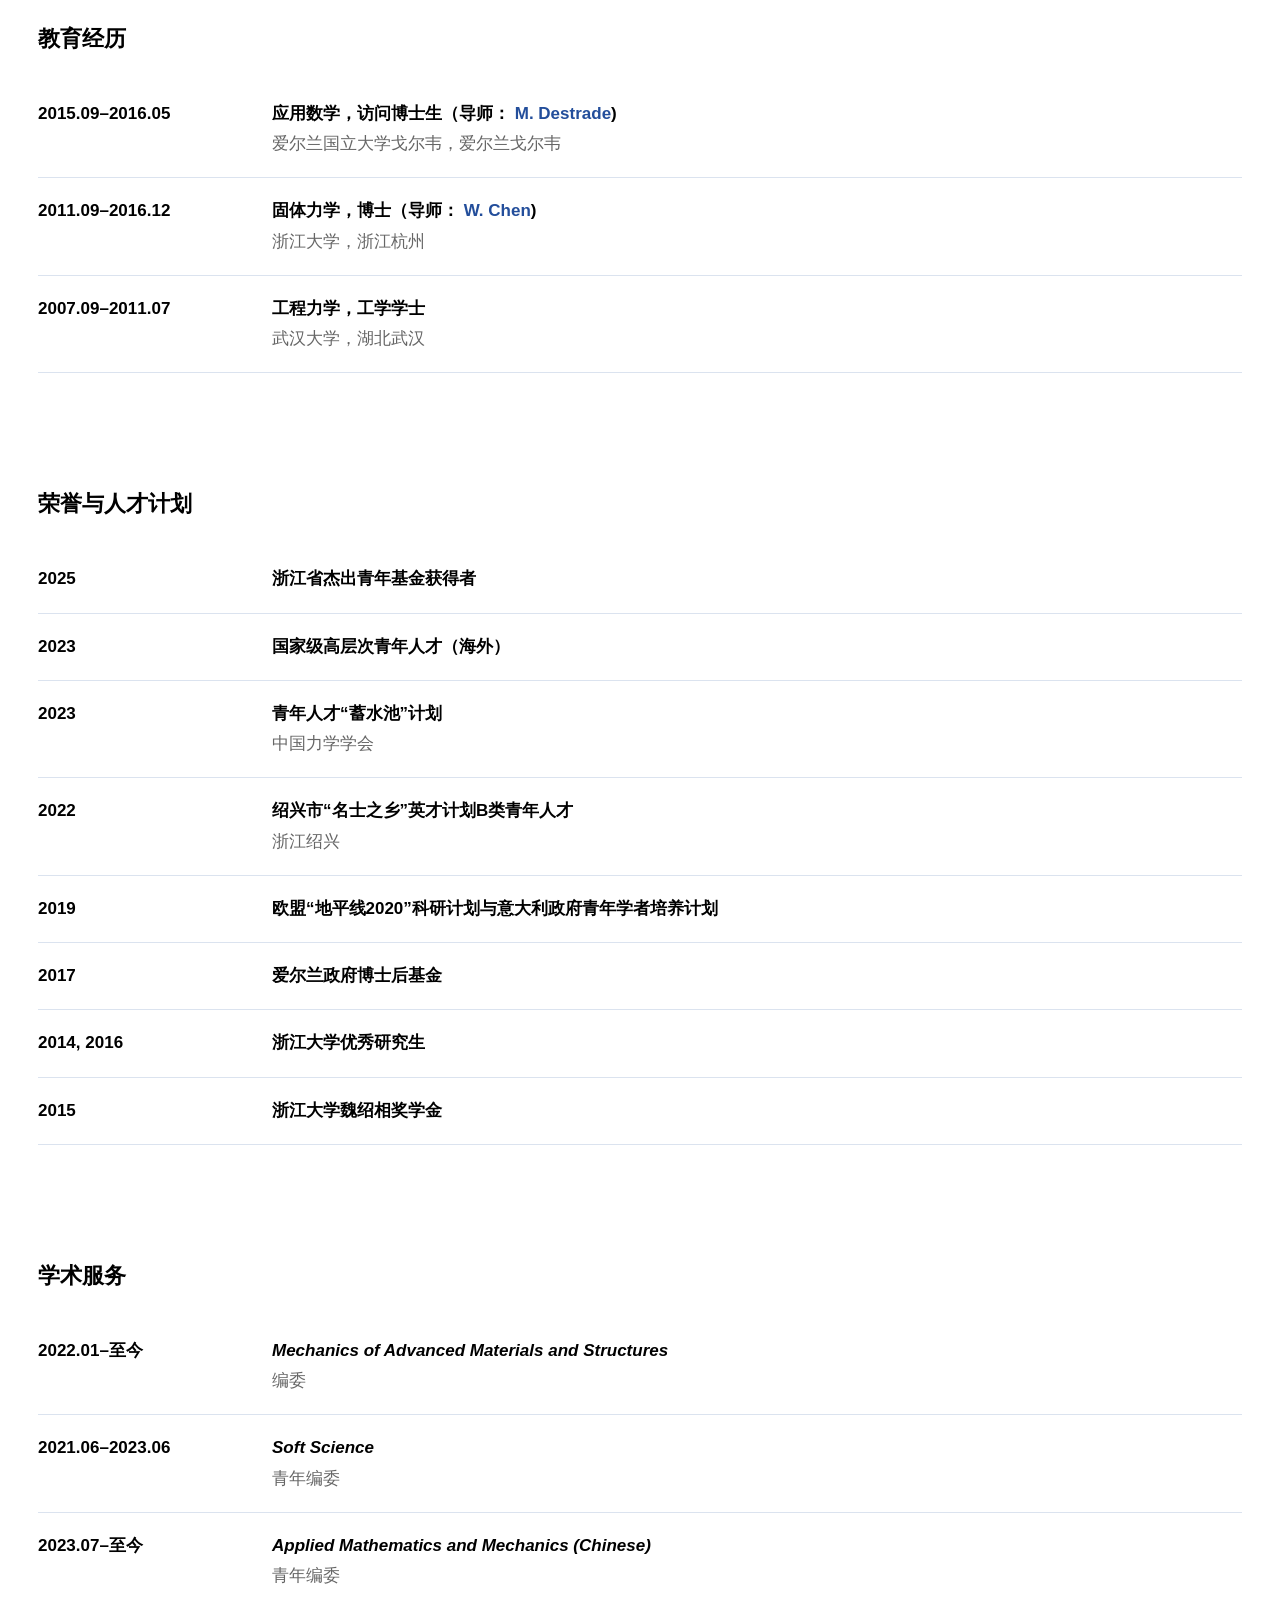
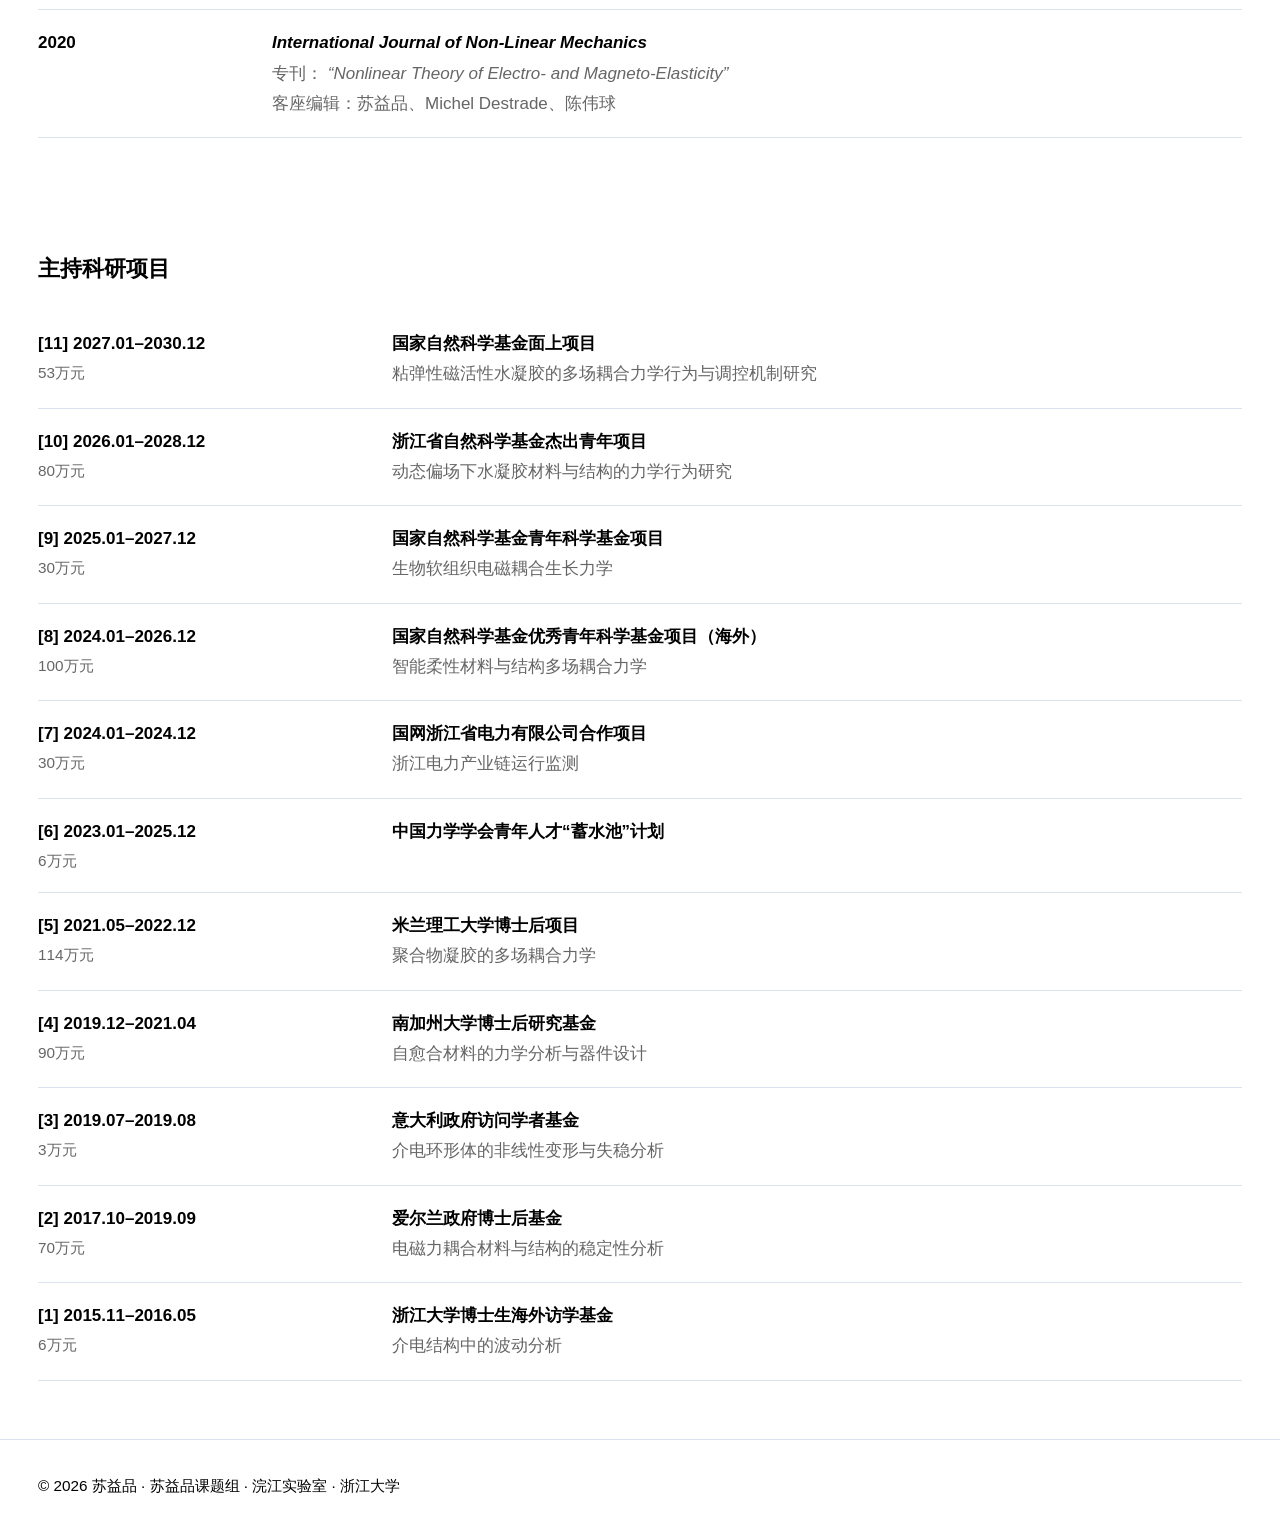
==== commit 1d9c590d: "Align biography with editorial service dates" ====
--- a/zh/index.html
+++ b/zh/index.html
@@ -117,7 +117,7 @@
     <h2 class="section-title">个人简介</h2>
 
     <p class="about-block">
-      苏益品，浣江实验室研究员，浙江大学平台“百人计划”研究员，绍兴大学研究员，国家级高层次青年人才、浙江省杰出青年基金获得者。2011年本科毕业于武汉大学工程力学专业，2016年博士毕业于浙江大学固体力学专业，随后赴爱尔兰、以色列、美国、意大利等开展研究工作。主要从事智能柔性材料与结构、多场耦合力学及智能传感器研究。曾入选爱尔兰、意大利国家博士后资助项目、绍兴市“名士之乡”人才计划及中国力学学会青年人才“蓄水池”计划。现任《Mechanics of Advanced Materials and Structures》编委，《Soft Science》《应用数学和力学》青年编委。
+      苏益品，浣江实验室研究员，浙江大学平台“百人计划”研究员，绍兴大学研究员，国家级高层次青年人才（海外）、浙江省杰出青年基金获得者。2011年本科毕业于武汉大学工程力学专业，2016年博士毕业于浙江大学固体力学专业，随后赴爱尔兰、以色列、美国、意大利等开展研究工作。主要从事智能柔性材料与结构、多场耦合力学及智能传感器研究。曾入选爱尔兰、意大利国家博士后资助项目、绍兴市“名士之乡”人才计划及中国力学学会青年人才“蓄水池”计划。现任《Mechanics of Advanced Materials and Structures》编委、《应用数学和力学》青年编委，曾任《Soft Science》青年编委（2021.06–2023.06）。
     </p>
 
   </div>
@@ -474,3 +474,4 @@
 
 </body>
 </html>
+
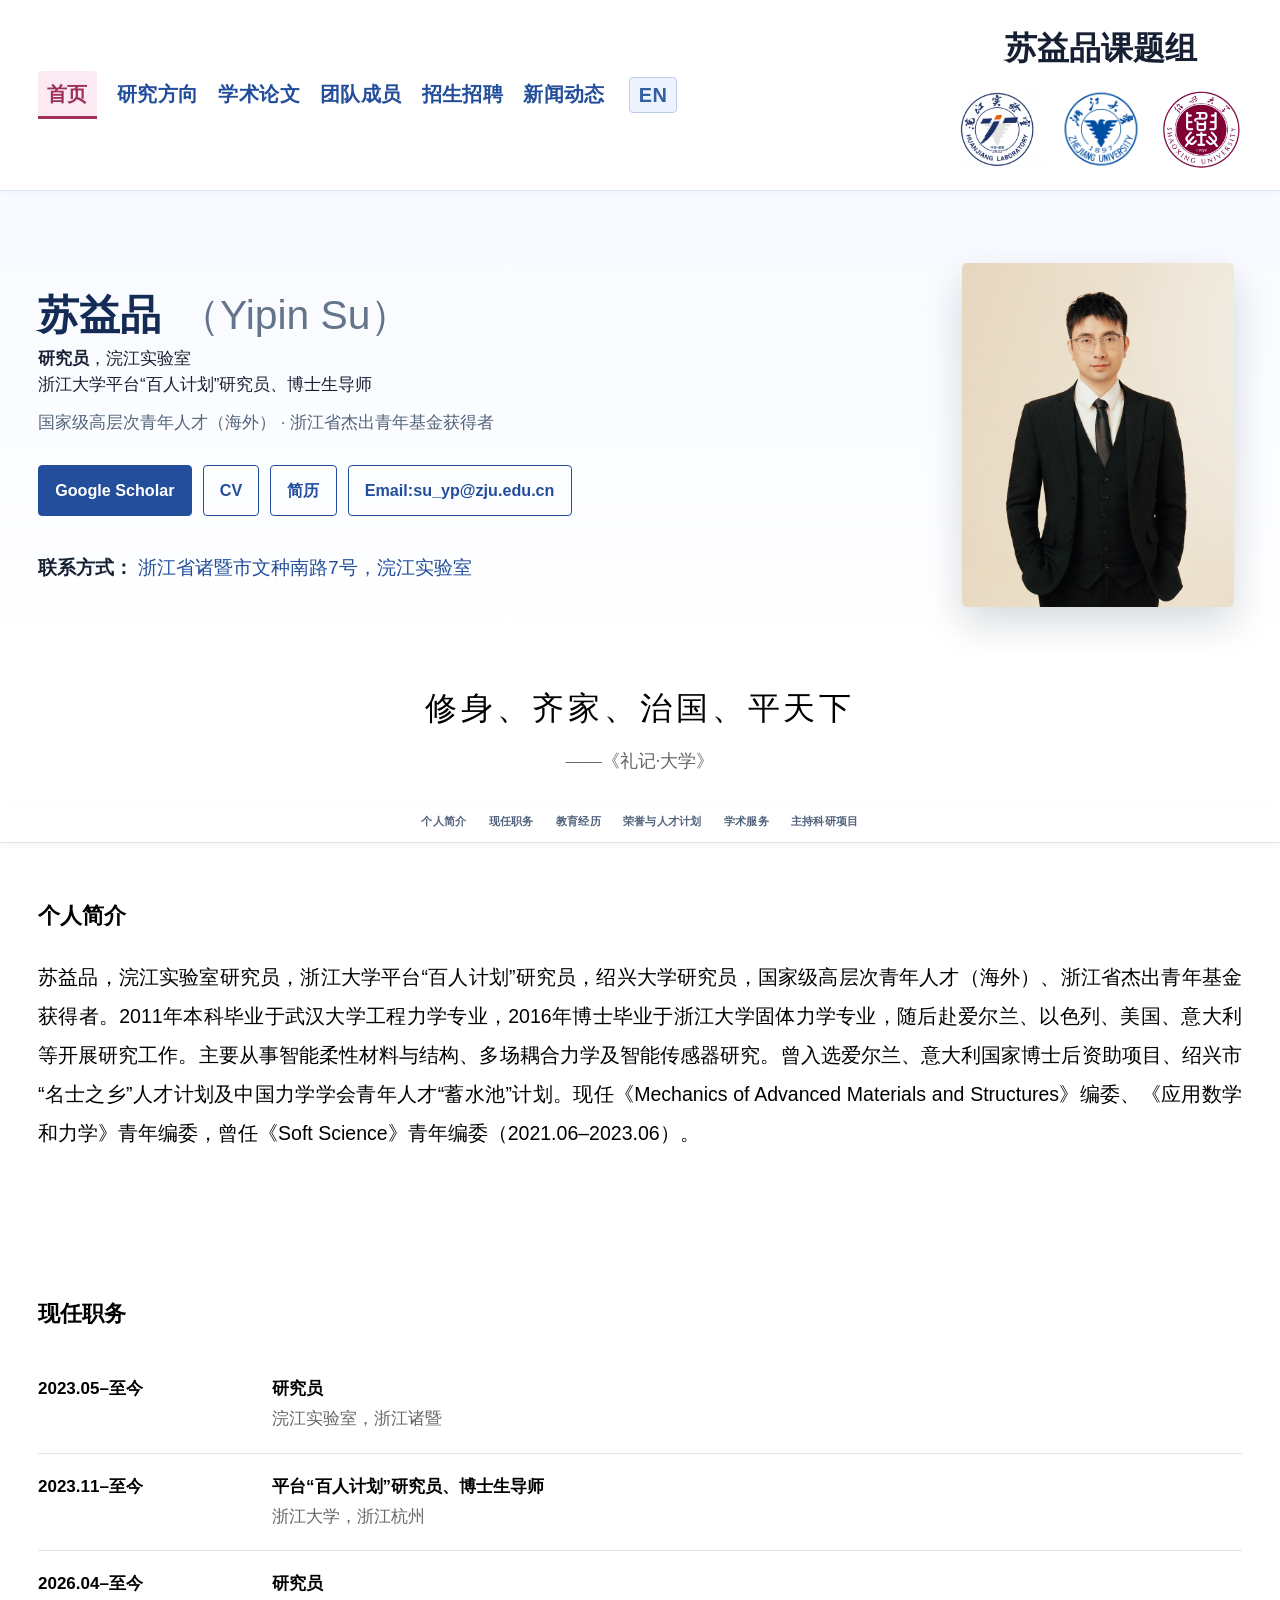
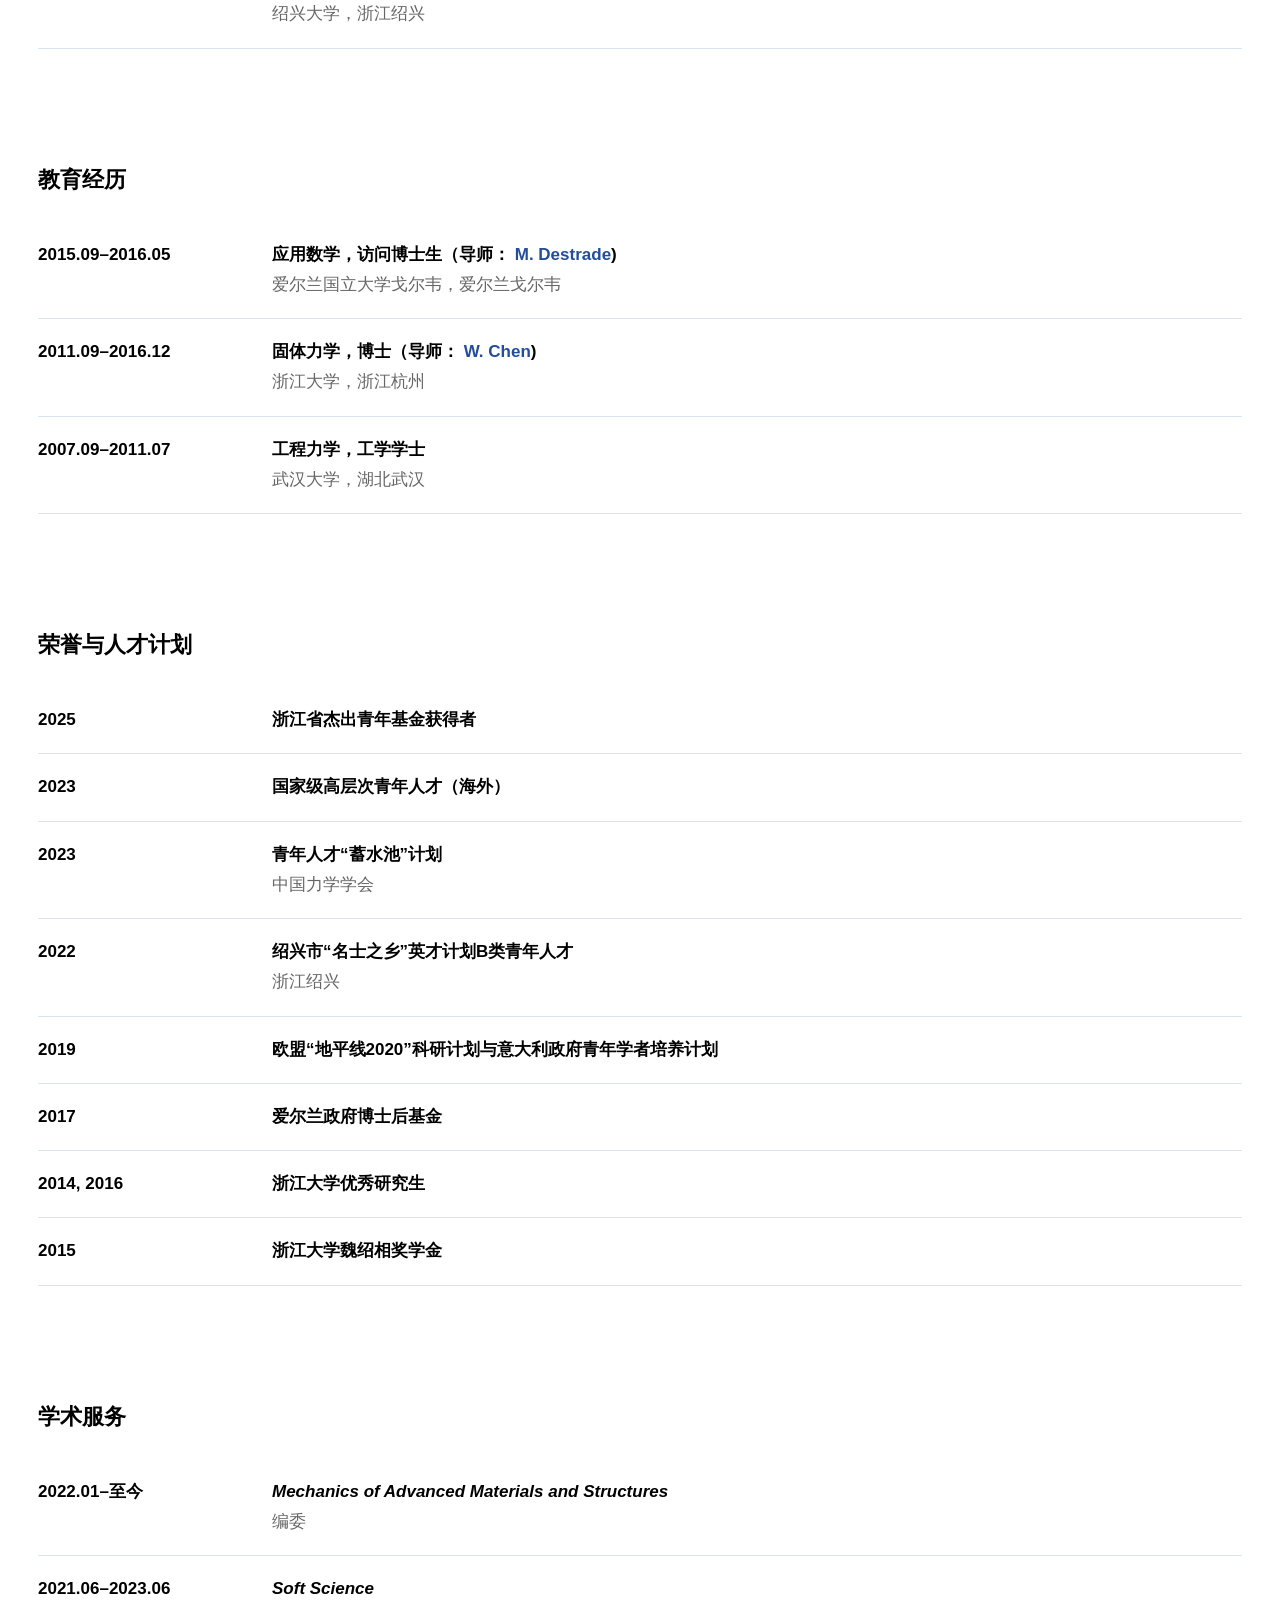
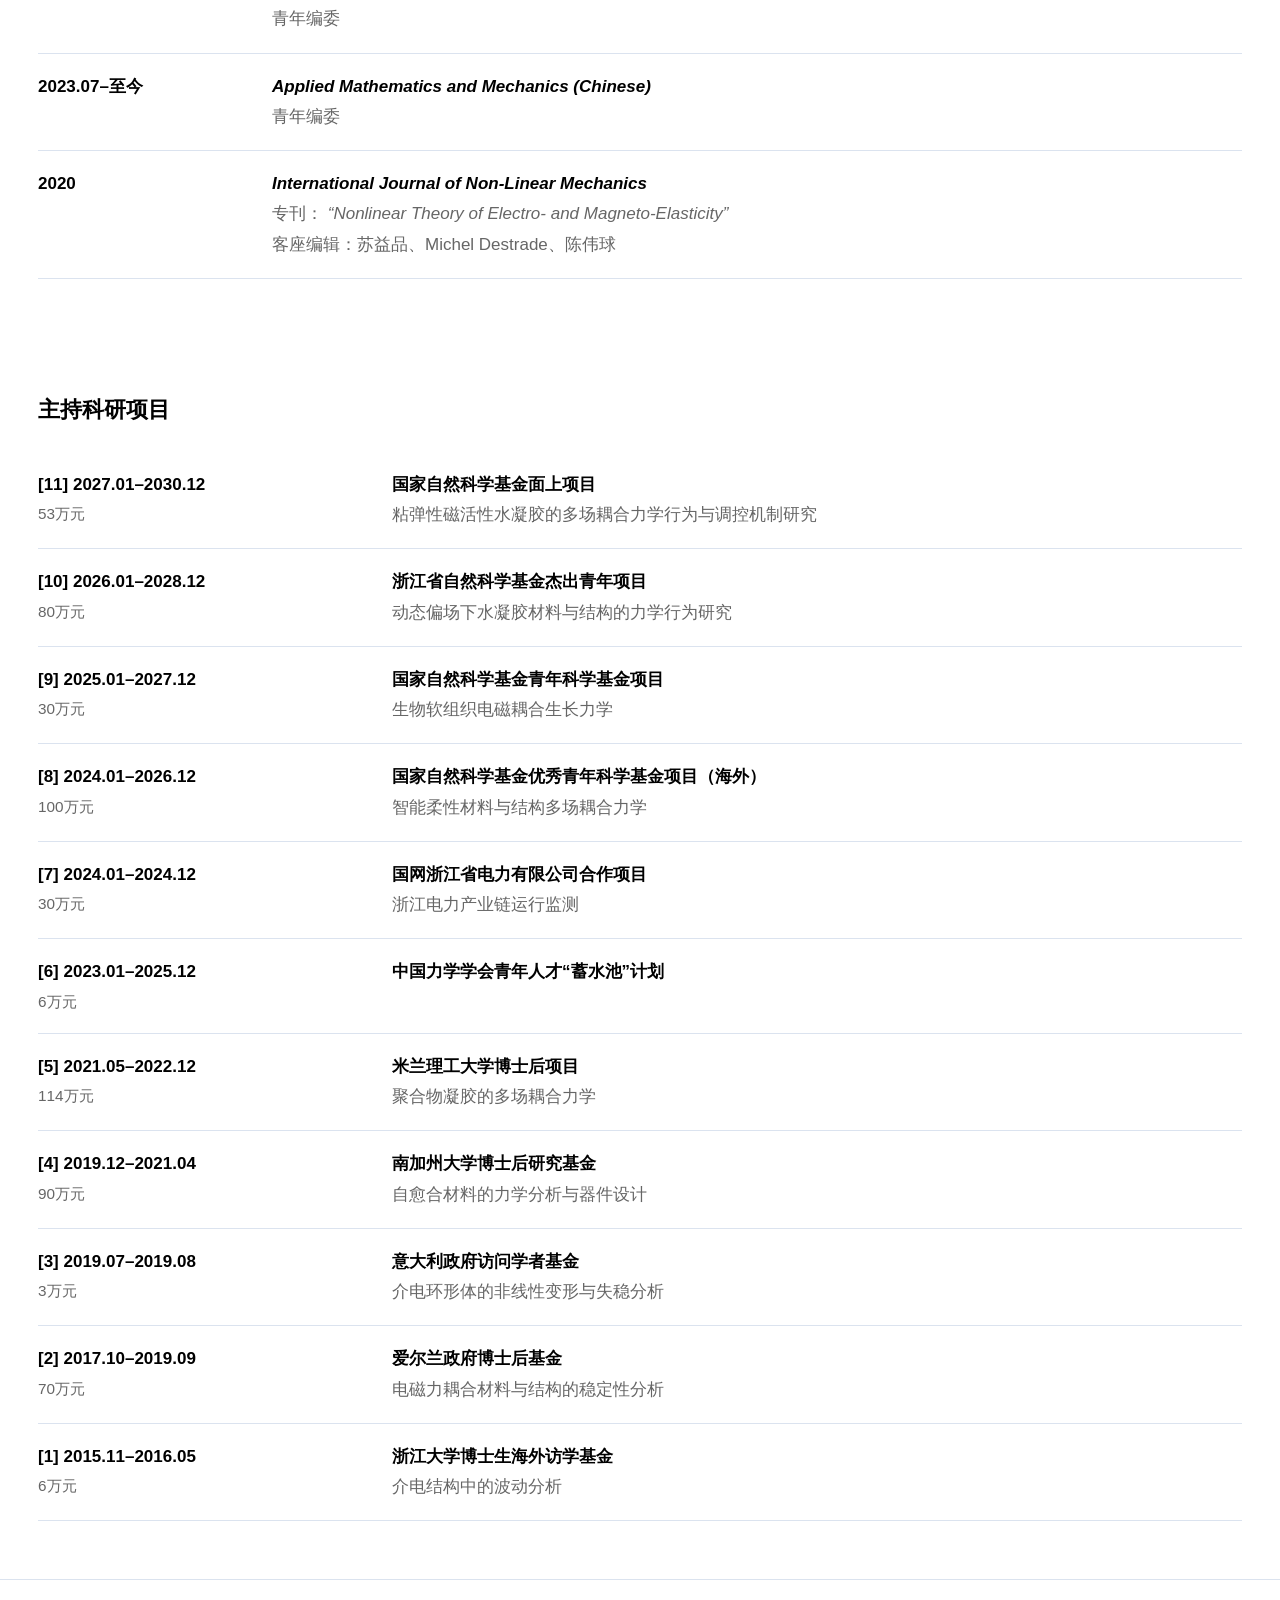
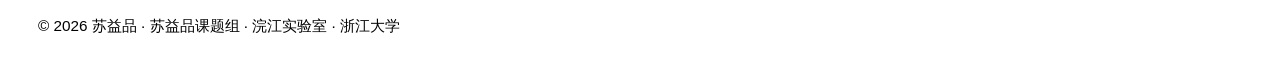
==== commit 50759e52: "Add classical motto and English translation to homepages" ====
--- a/zh/index.html
+++ b/zh/index.html
@@ -99,6 +99,13 @@
   </div>
 </section>
 
+<aside class="home-motto container" aria-label="Personal motto">
+  <blockquote>
+    <p class="motto-cn" lang="zh-CN">修身、齐家、治国、平天下</p>
+
+    <cite><a href="https://ctext.org/liji/da-xue/zhs" target="_blank" rel="noopener">——《礼记·大学》</a></cite>
+  </blockquote>
+</aside>
 <nav class="section-index" aria-label="首页内容索引">
   <div class="container section-index-links">
     <a href="#about">个人简介</a>
@@ -475,3 +482,4 @@
 </body>
 </html>
 
+
--- a/zh/assets/css/style.css
+++ b/zh/assets/css/style.css
@@ -801,3 +801,21 @@
   .section-index { position: static; }
   section[id] { scroll-margin-top: 20px; }
 }
+
+/* 首页题句：中文及出处用楷体；在此调整字号与间距。 */
+.home-motto { padding-top: 20px; padding-bottom: 25px; text-align: center; }
+.home-motto blockquote { margin: 0; }
+.home-motto .motto-cn, .home-motto cite {
+  font-family: KaiTi, STKaiti, "Kaiti SC", "楷体", "楷体_GB2312", serif;
+  font-style: normal;
+  font-weight: 400;
+}
+.home-motto .motto-cn { margin: 0 0 8px; font-size: clamp(24px, 2.5vw, 32px); letter-spacing: .12em; line-height: 1.7; }
+.home-motto .motto-translation { margin: 0 auto 8px; max-width: 850px; font-family: Georgia, "Times New Roman", serif; font-size: 17px; line-height: 1.7; color: #53647b; }
+.home-motto cite { font-size: 18px; }
+.home-motto cite a { color: #666; }
+.home-motto .motto-source-en { font-family: Georgia, "Times New Roman", serif; font-size: 14px; }
+@media(max-width:560px) {
+  .home-motto .motto-cn { letter-spacing: .03em; font-size: 24px; }
+  .home-motto .motto-translation { font-size: 15px; }
+}
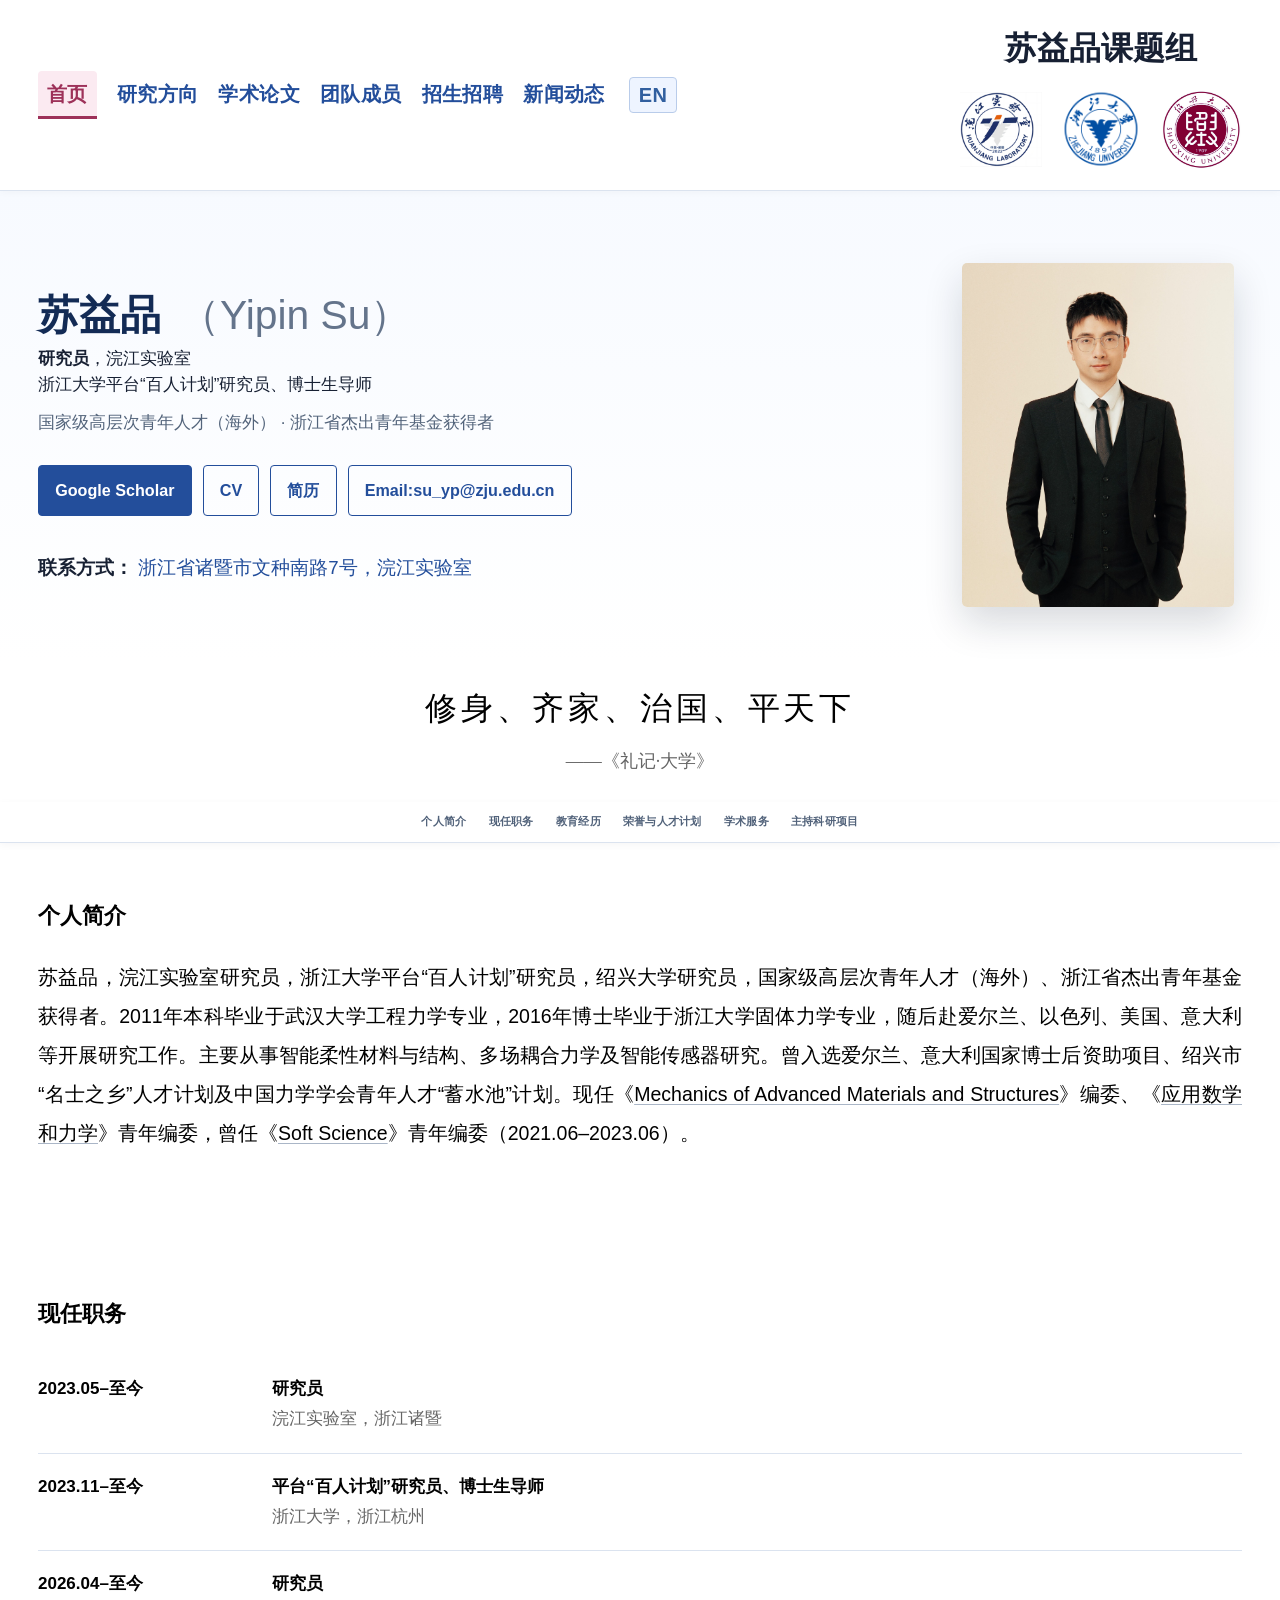
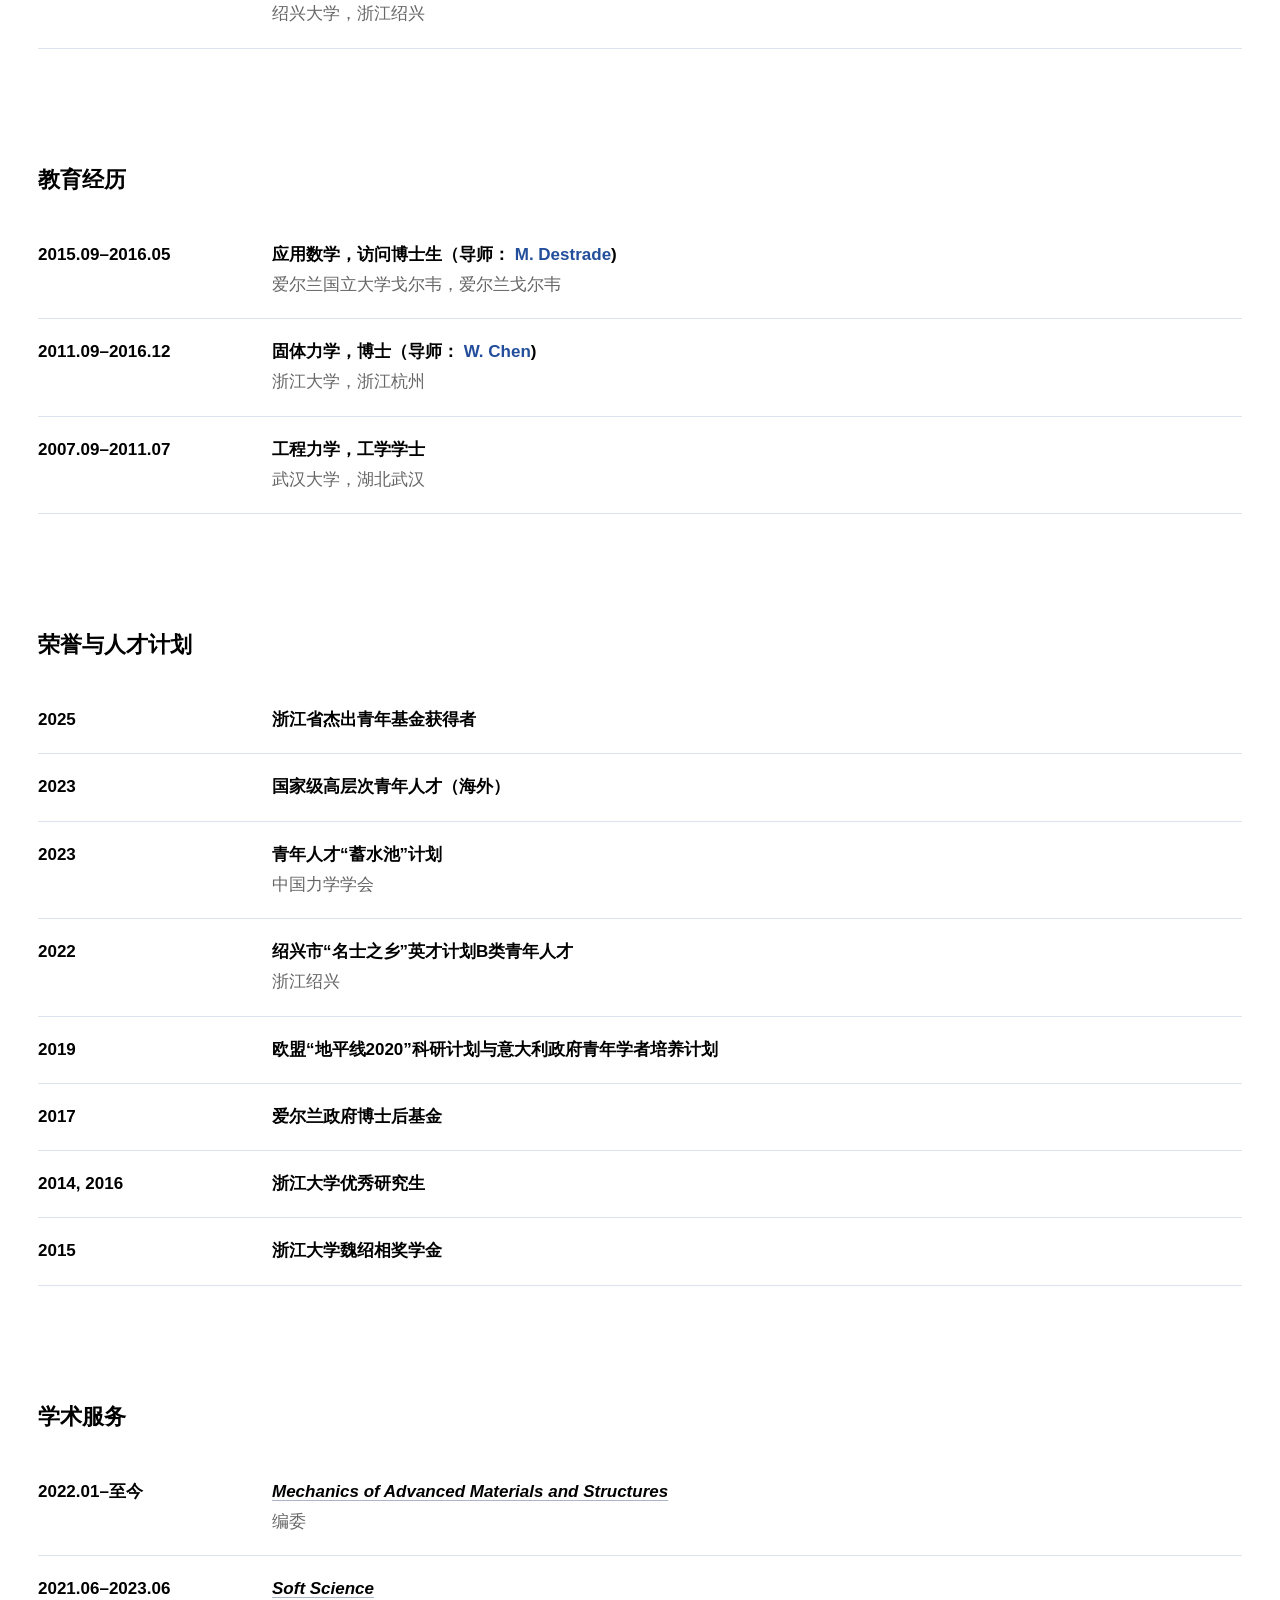
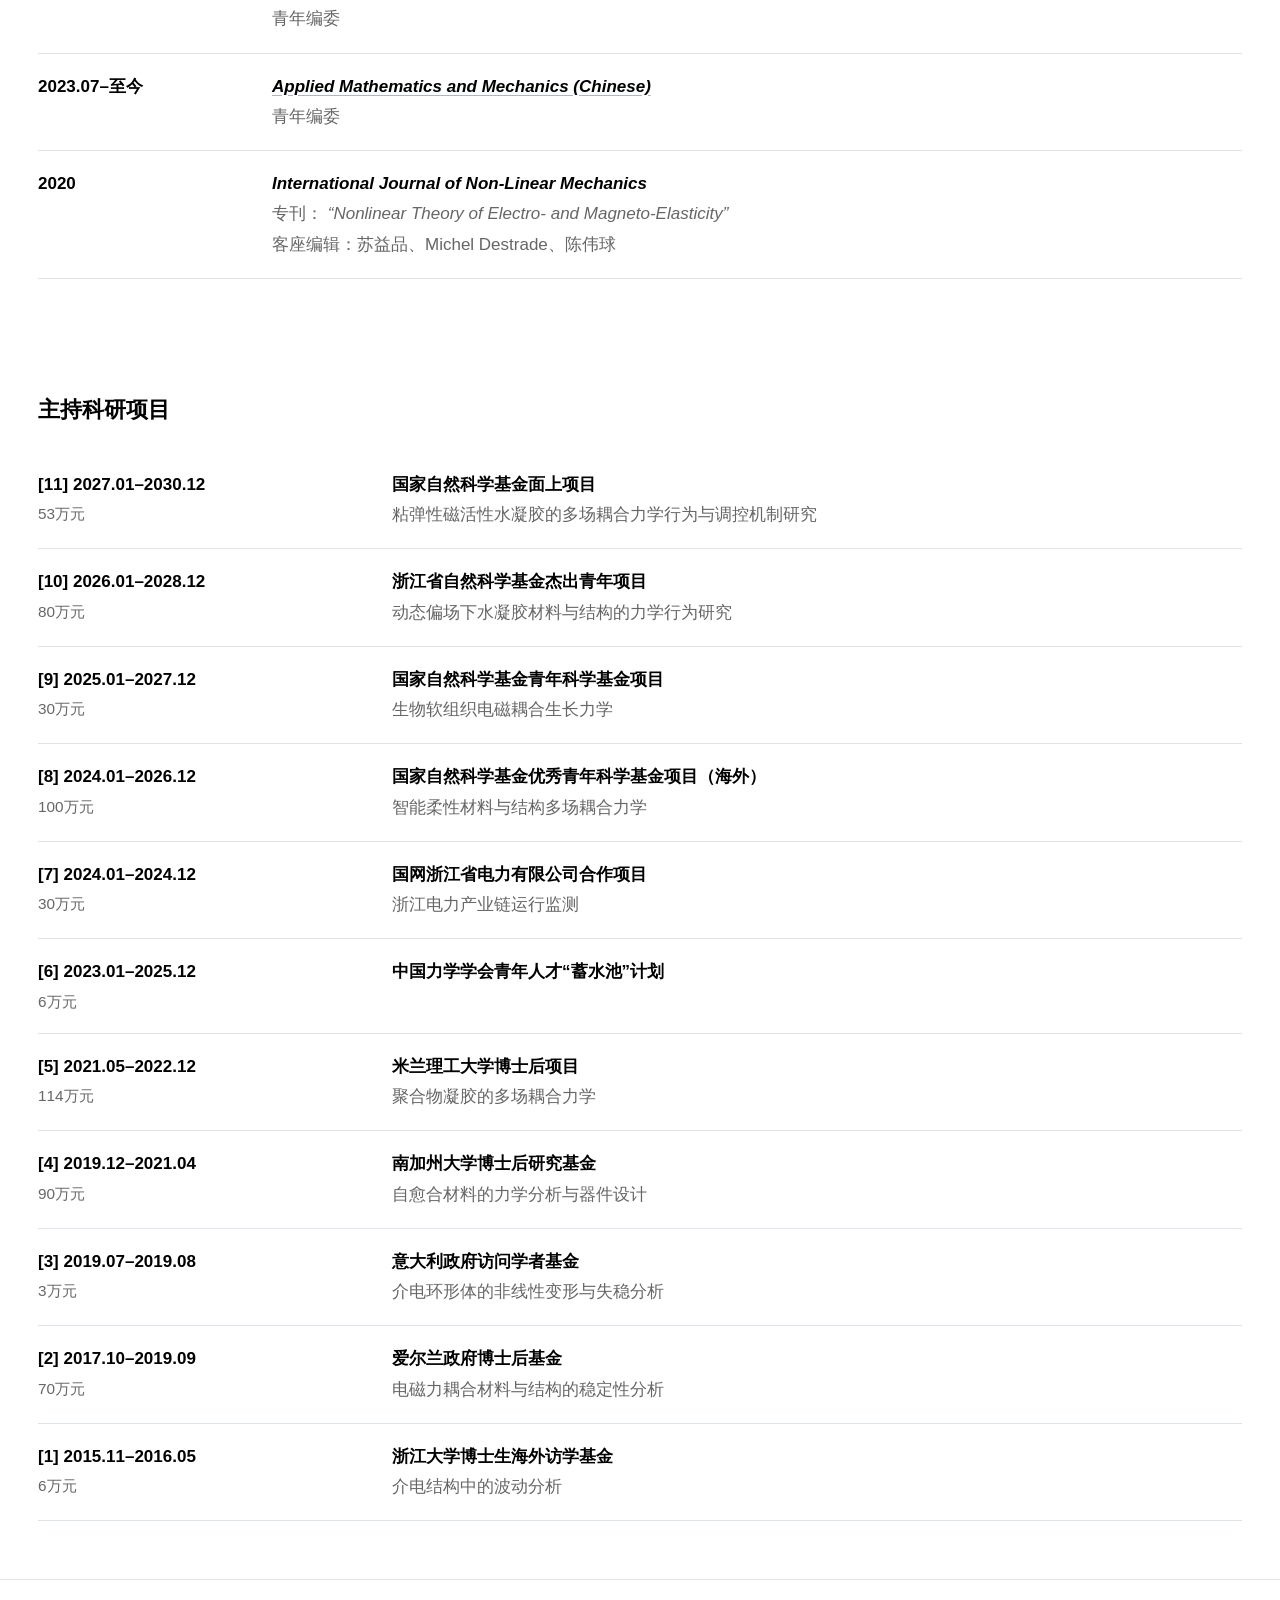
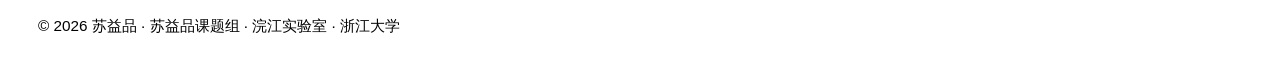
==== commit 22cd8a99: "Link journal names throughout both language versions" ====
--- a/zh/index.html
+++ b/zh/index.html
@@ -124,7 +124,7 @@
     <h2 class="section-title">个人简介</h2>
 
     <p class="about-block">
-      苏益品，浣江实验室研究员，浙江大学平台“百人计划”研究员，绍兴大学研究员，国家级高层次青年人才（海外）、浙江省杰出青年基金获得者。2011年本科毕业于武汉大学工程力学专业，2016年博士毕业于浙江大学固体力学专业，随后赴爱尔兰、以色列、美国、意大利等开展研究工作。主要从事智能柔性材料与结构、多场耦合力学及智能传感器研究。曾入选爱尔兰、意大利国家博士后资助项目、绍兴市“名士之乡”人才计划及中国力学学会青年人才“蓄水池”计划。现任《Mechanics of Advanced Materials and Structures》编委、《应用数学和力学》青年编委，曾任《Soft Science》青年编委（2021.06–2023.06）。
+      苏益品，浣江实验室研究员，浙江大学平台“百人计划”研究员，绍兴大学研究员，国家级高层次青年人才（海外）、浙江省杰出青年基金获得者。2011年本科毕业于武汉大学工程力学专业，2016年博士毕业于浙江大学固体力学专业，随后赴爱尔兰、以色列、美国、意大利等开展研究工作。主要从事智能柔性材料与结构、多场耦合力学及智能传感器研究。曾入选爱尔兰、意大利国家博士后资助项目、绍兴市“名士之乡”人才计划及中国力学学会青年人才“蓄水池”计划。现任《<a class="journal-link" href="https://www.tandfonline.com/journals/umcm20" target="_blank" rel="noopener noreferrer">Mechanics of Advanced Materials and Structures</a>》编委、《<a class="journal-link" href="http://www.applmathmech.cn/" target="_blank" rel="noopener noreferrer">应用数学和力学</a>》青年编委，曾任《<a class="journal-link" href="https://www.oaepublish.com/ss" target="_blank" rel="noopener noreferrer">Soft Science</a>》青年编委（2021.06–2023.06）。
     </p>
 
   </div>
@@ -291,7 +291,7 @@
   </div>
   <div>
     <div class="project-title">
-      <em>Mechanics of Advanced Materials and Structures</em>
+      <em><a class="journal-link" href="https://www.tandfonline.com/journals/umcm20" target="_blank" rel="noopener noreferrer">Mechanics of Advanced Materials and Structures</a></em>
     </div>
     <div>编委</div>
   </div>
@@ -303,7 +303,7 @@
   </div>
   <div>
     <div class="project-title">
-      <em>Soft Science</em>
+      <em><a class="journal-link" href="https://www.oaepublish.com/ss" target="_blank" rel="noopener noreferrer">Soft Science</a></em>
     </div>
     <div>青年编委</div>
   </div>
@@ -315,7 +315,7 @@
   </div>
   <div>
     <div class="project-title">
-      <em>Applied Mathematics and Mechanics (Chinese)</em>
+      <em><a class="journal-link" href="http://www.applmathmech.cn/" target="_blank" rel="noopener noreferrer">Applied Mathematics and Mechanics (Chinese)</a></em>
     </div>
     <div>青年编委</div>
   </div>
@@ -483,3 +483,4 @@
 </html>
 
 
+
--- a/zh/assets/css/style.css
+++ b/zh/assets/css/style.css
@@ -819,3 +819,7 @@
   .home-motto .motto-cn { letter-spacing: .03em; font-size: 24px; }
   .home-motto .motto-translation { font-size: 15px; }
 }
+
+/* 期刊官网链接：保持正文颜色，以细下划线标识可点击。 */
+main a.journal-link { color: inherit; text-decoration: underline; text-decoration-color: #aab6c7; text-underline-offset: 3px; }
+main a.journal-link:hover, main a.journal-link:focus-visible { color: #234e9b; text-decoration-color: currentColor; }
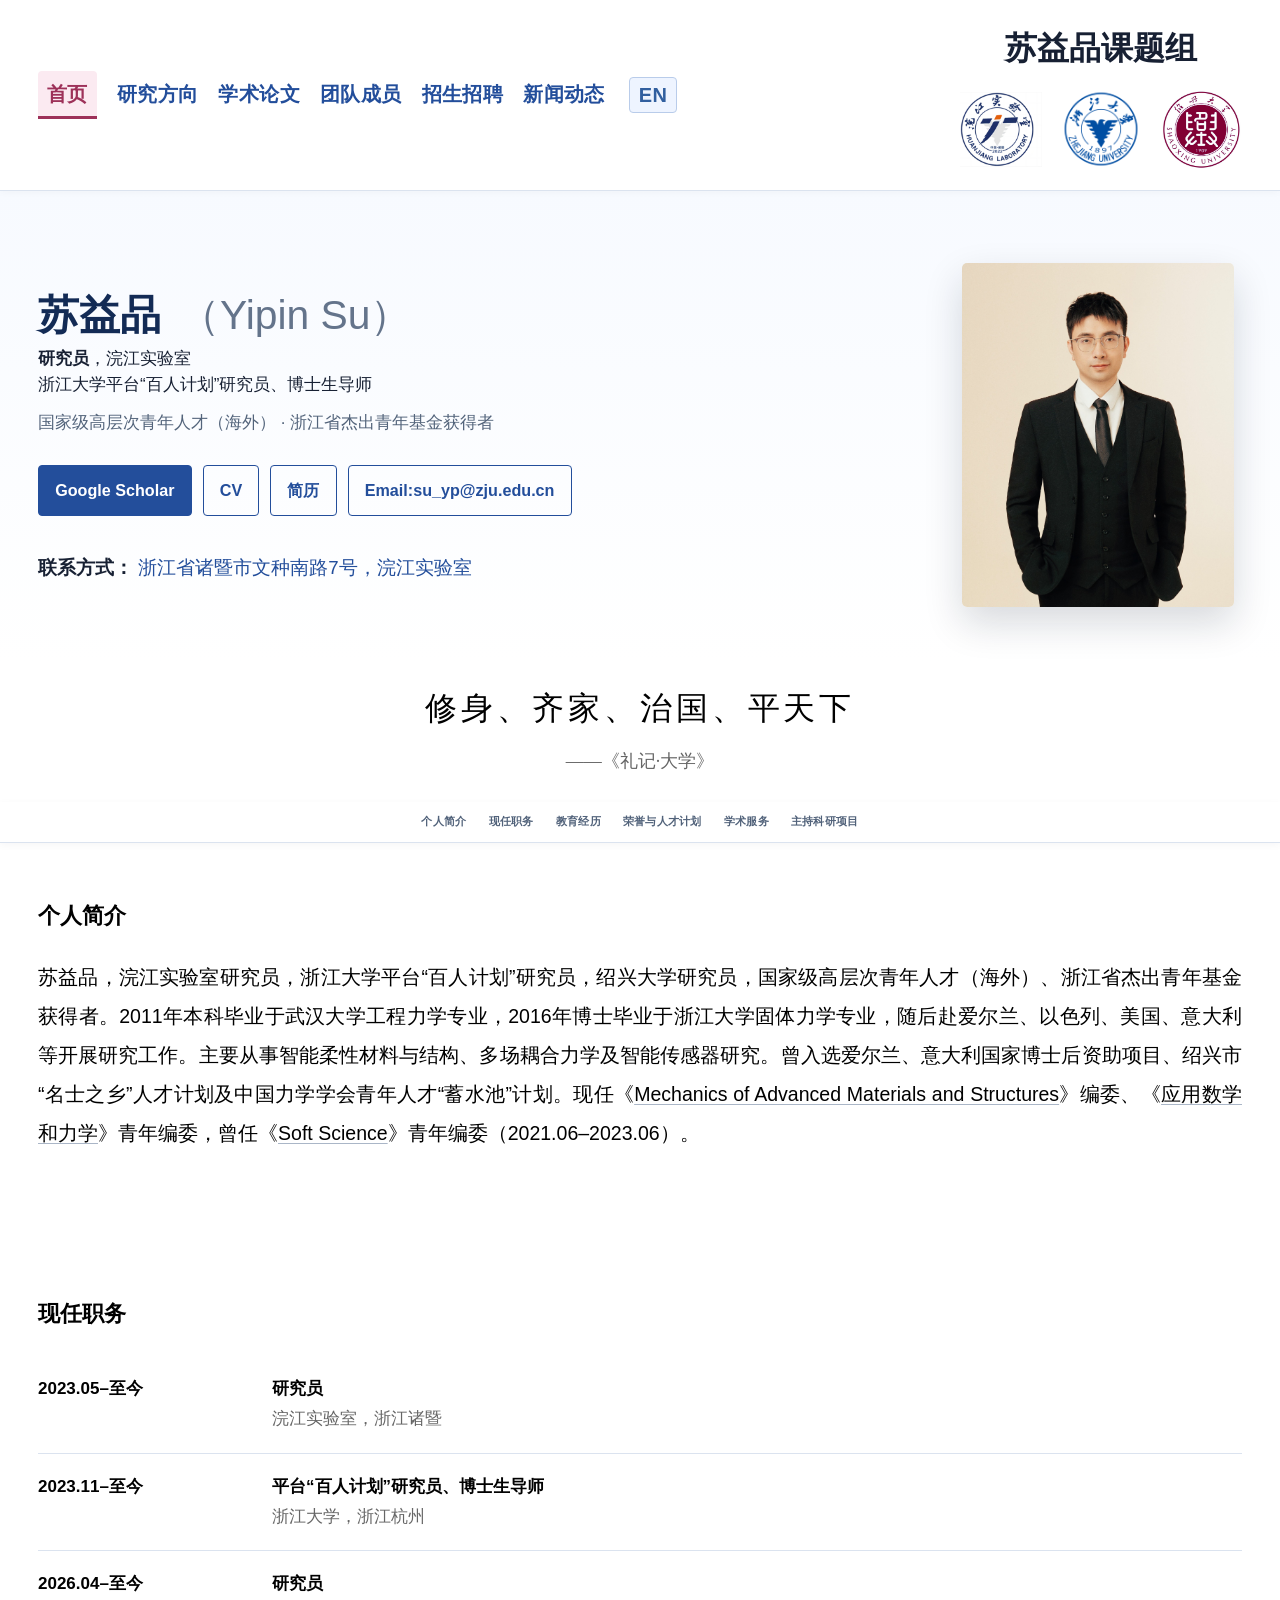
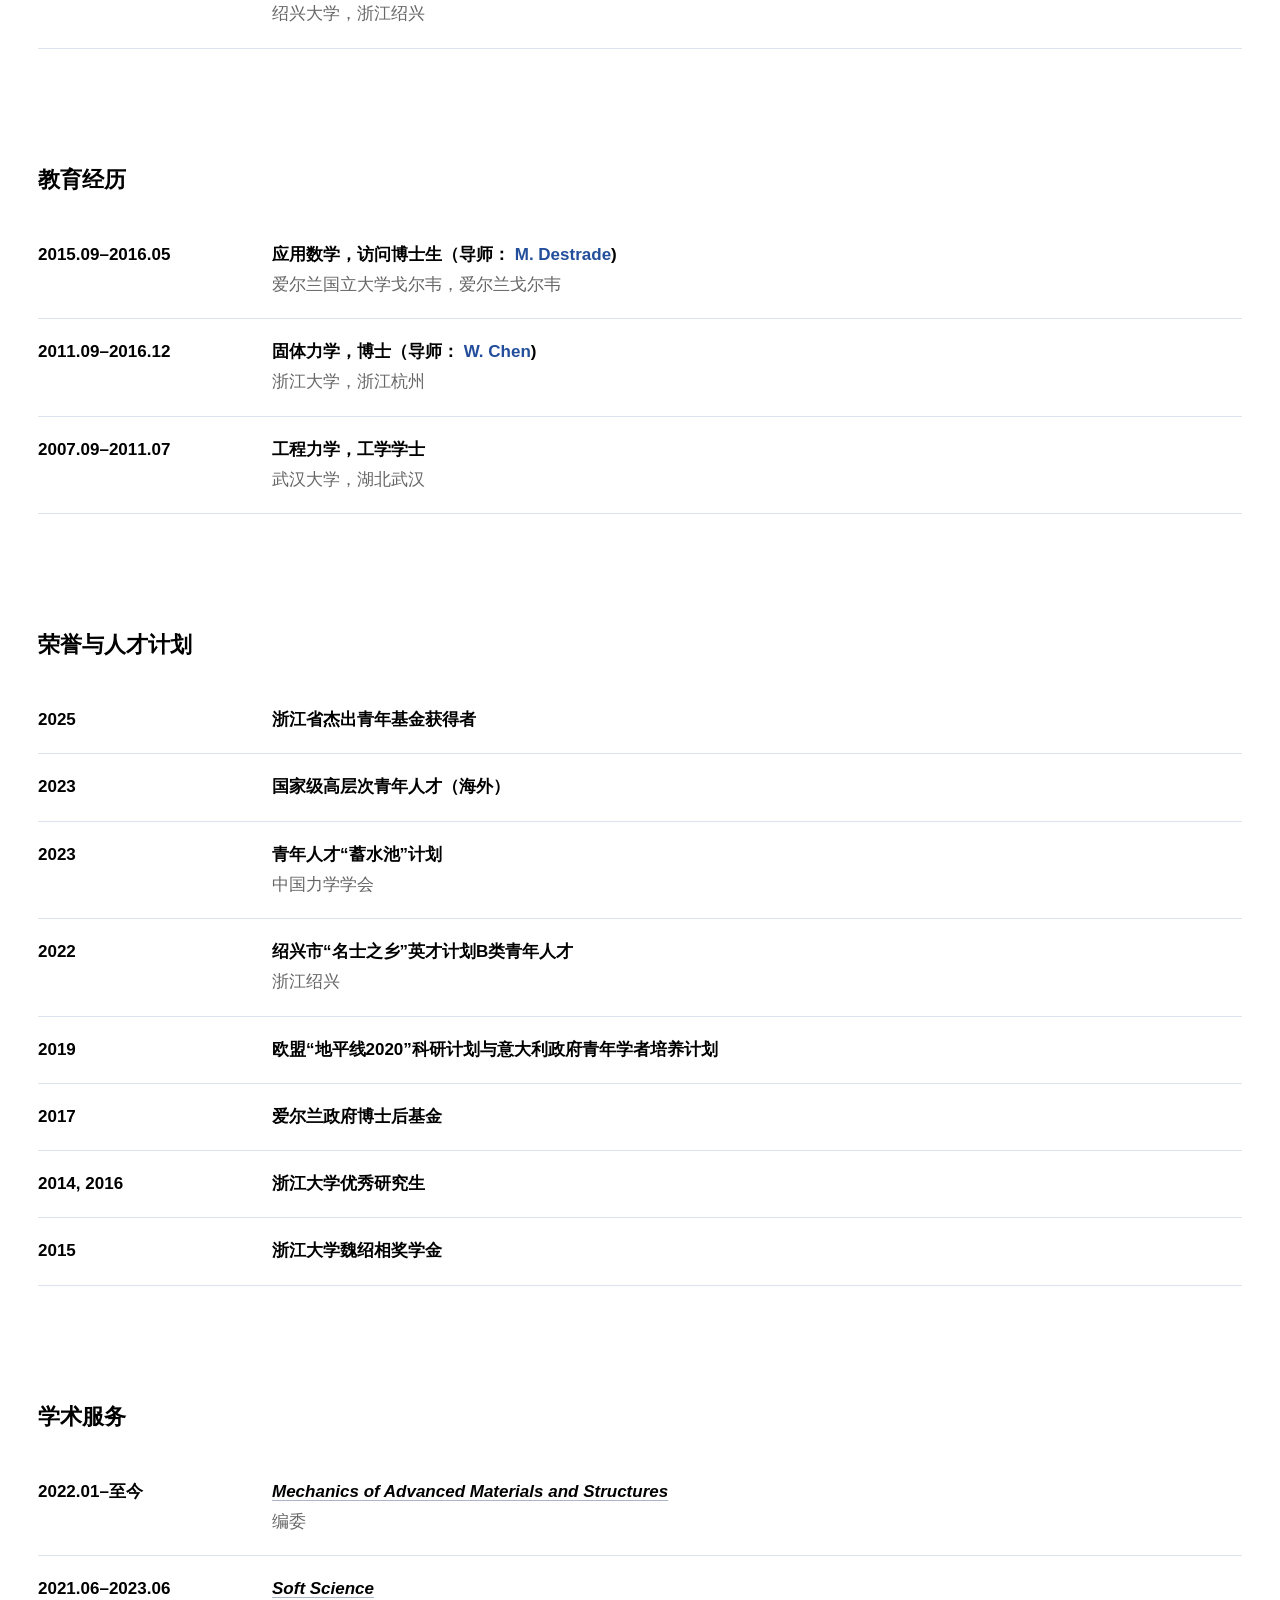
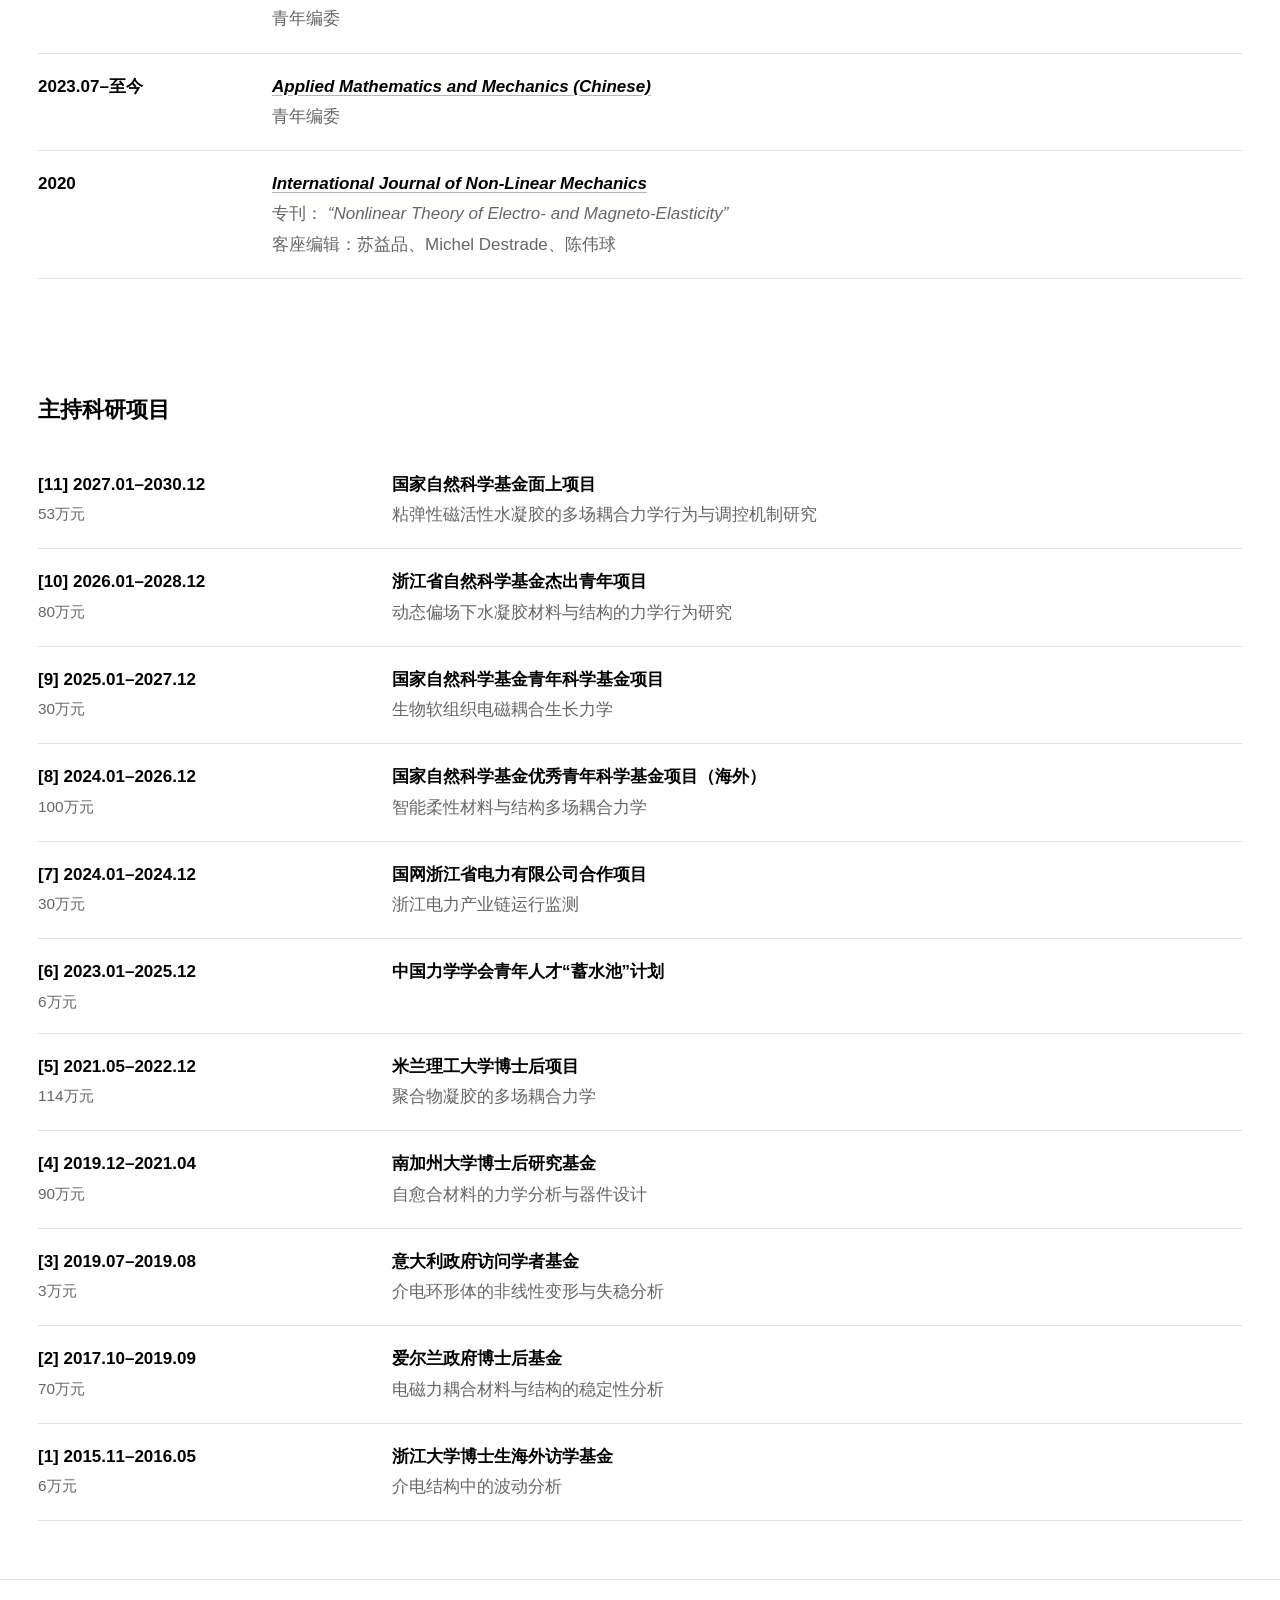
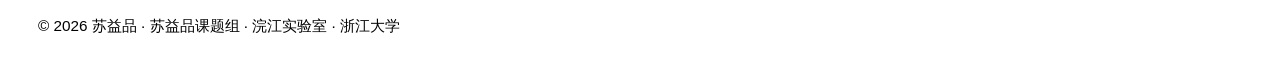
==== commit b229726b: "Refine journal links in service and publication sections" ====
--- a/zh/index.html
+++ b/zh/index.html
@@ -327,7 +327,7 @@
   </div>
   <div>
     <div class="project-title">
-      <em>International Journal of Non-Linear Mechanics</em>
+      <em><a class="journal-link" href="https://www.sciencedirect.com/journal/international-journal-of-non-linear-mechanics" target="_blank" rel="noopener noreferrer">International Journal of Non-Linear Mechanics</a></em>
     </div>
     <div>
       专刊：
@@ -484,3 +484,4 @@
 
 
 
+
